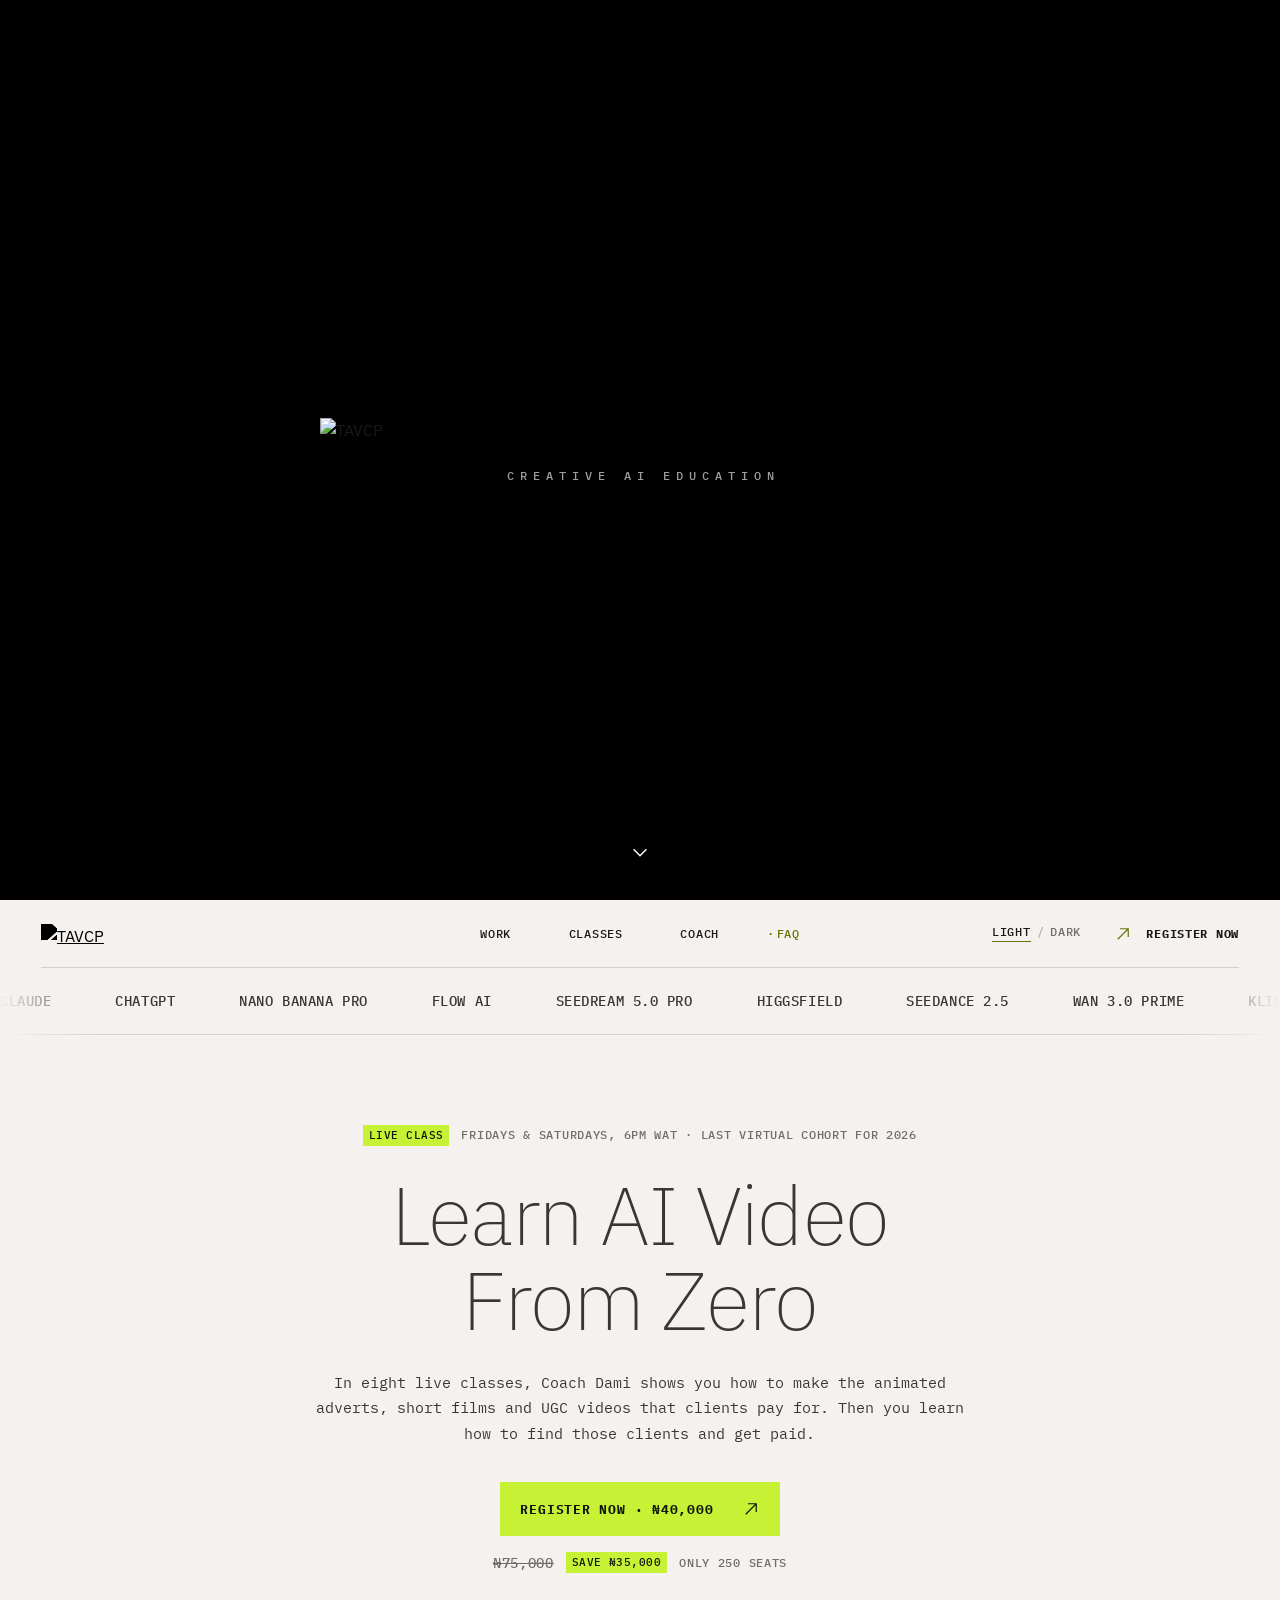
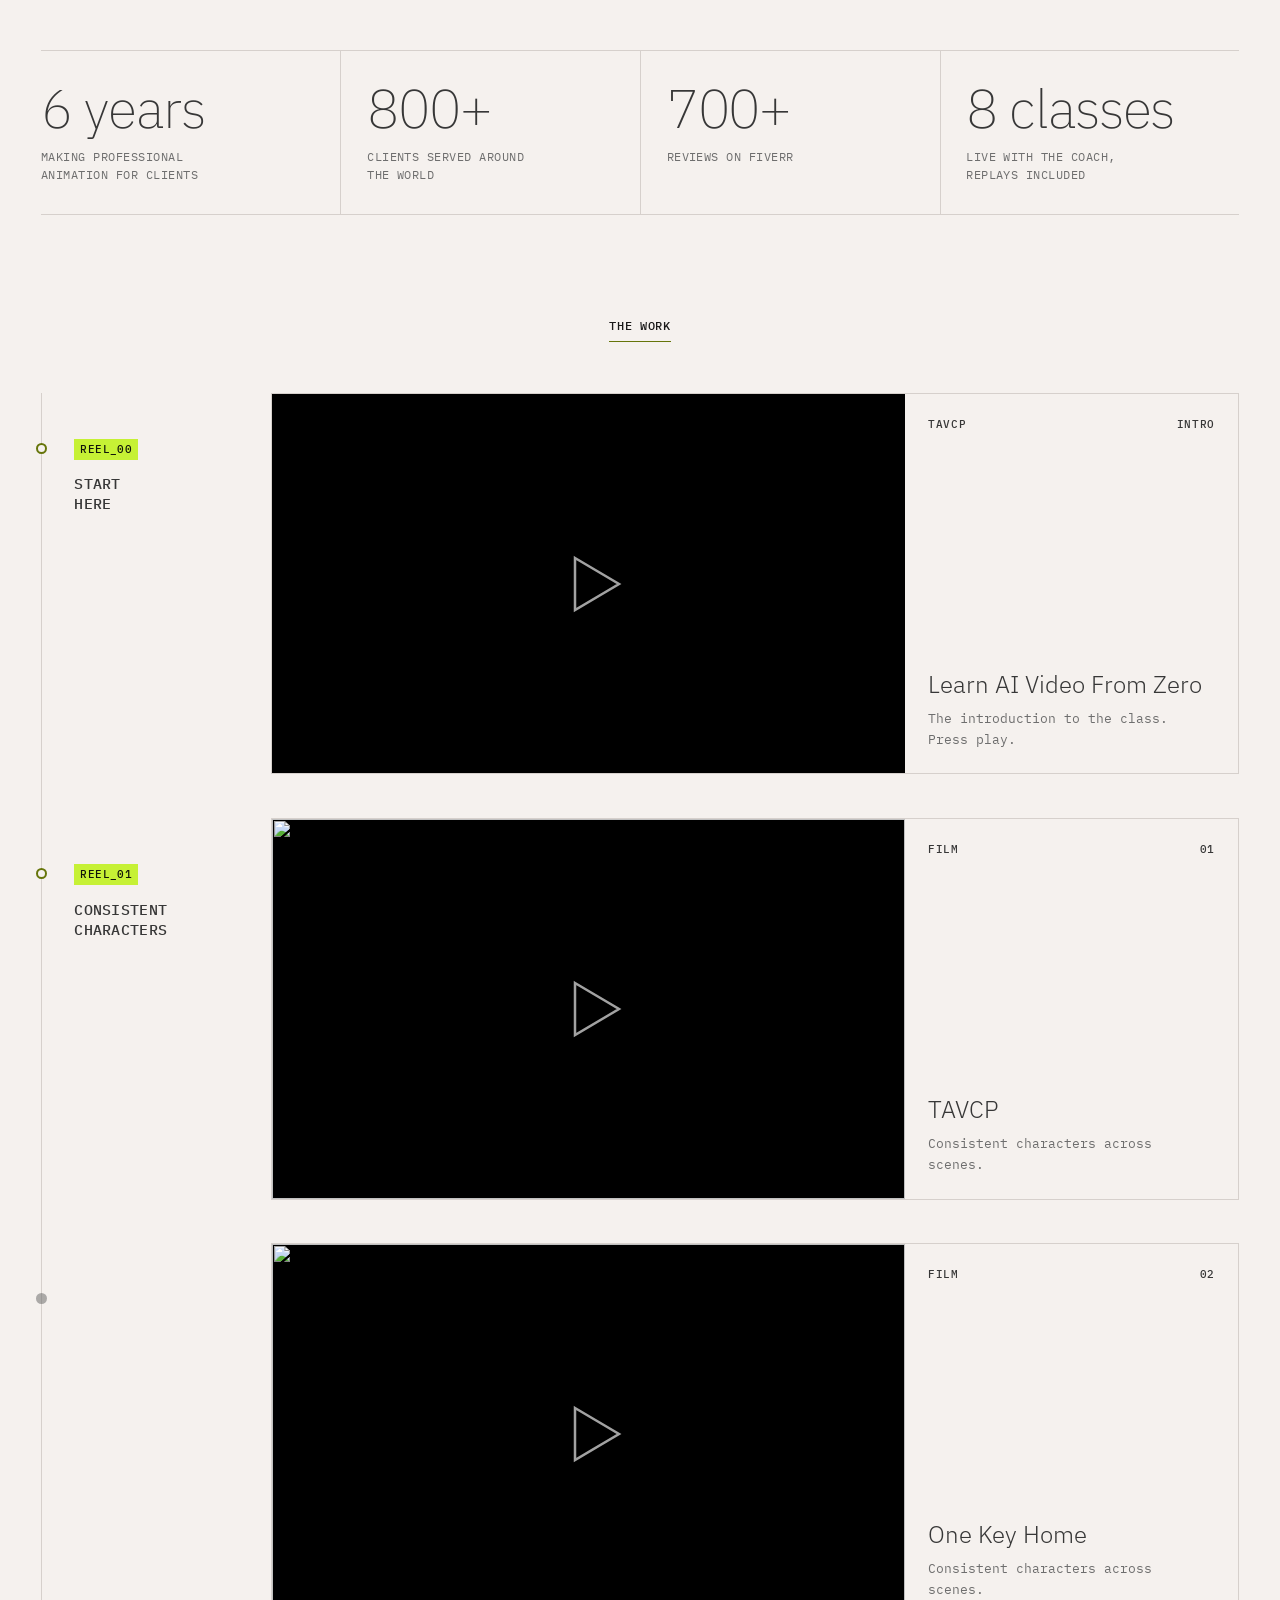
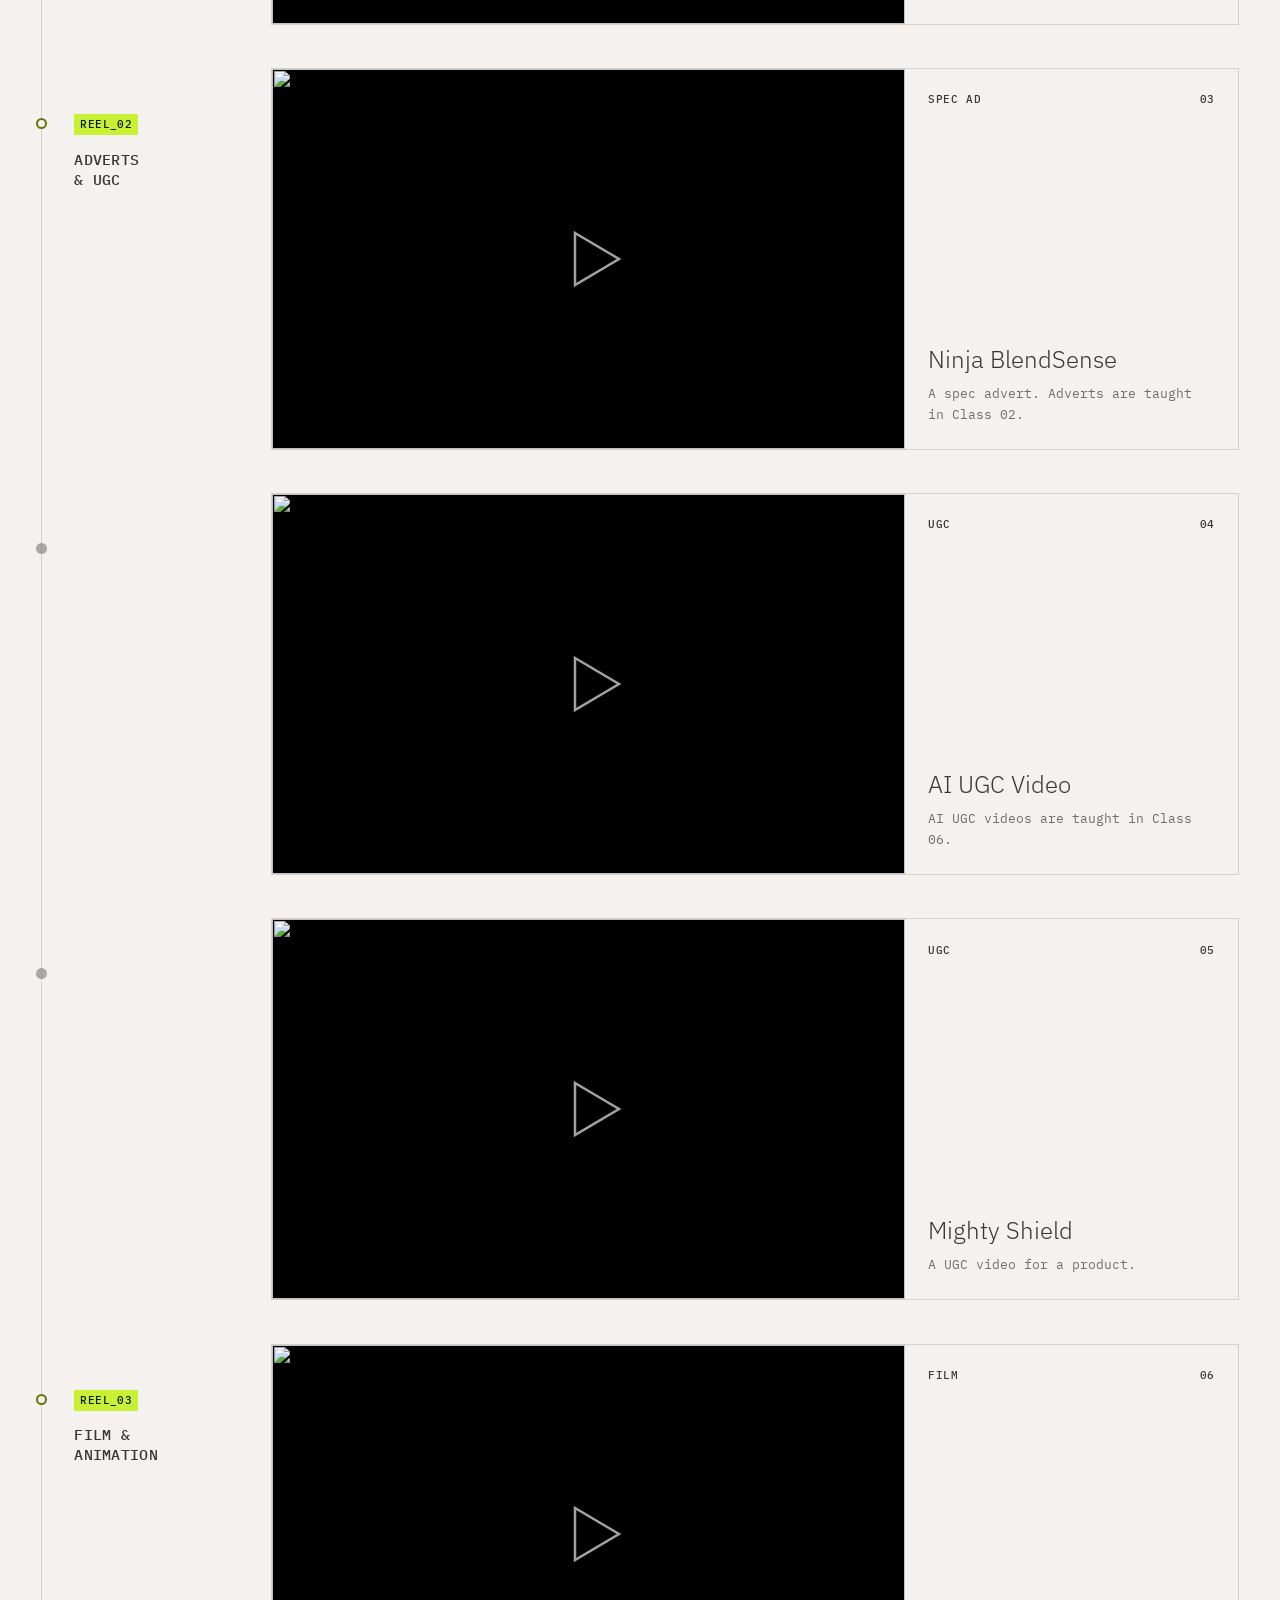
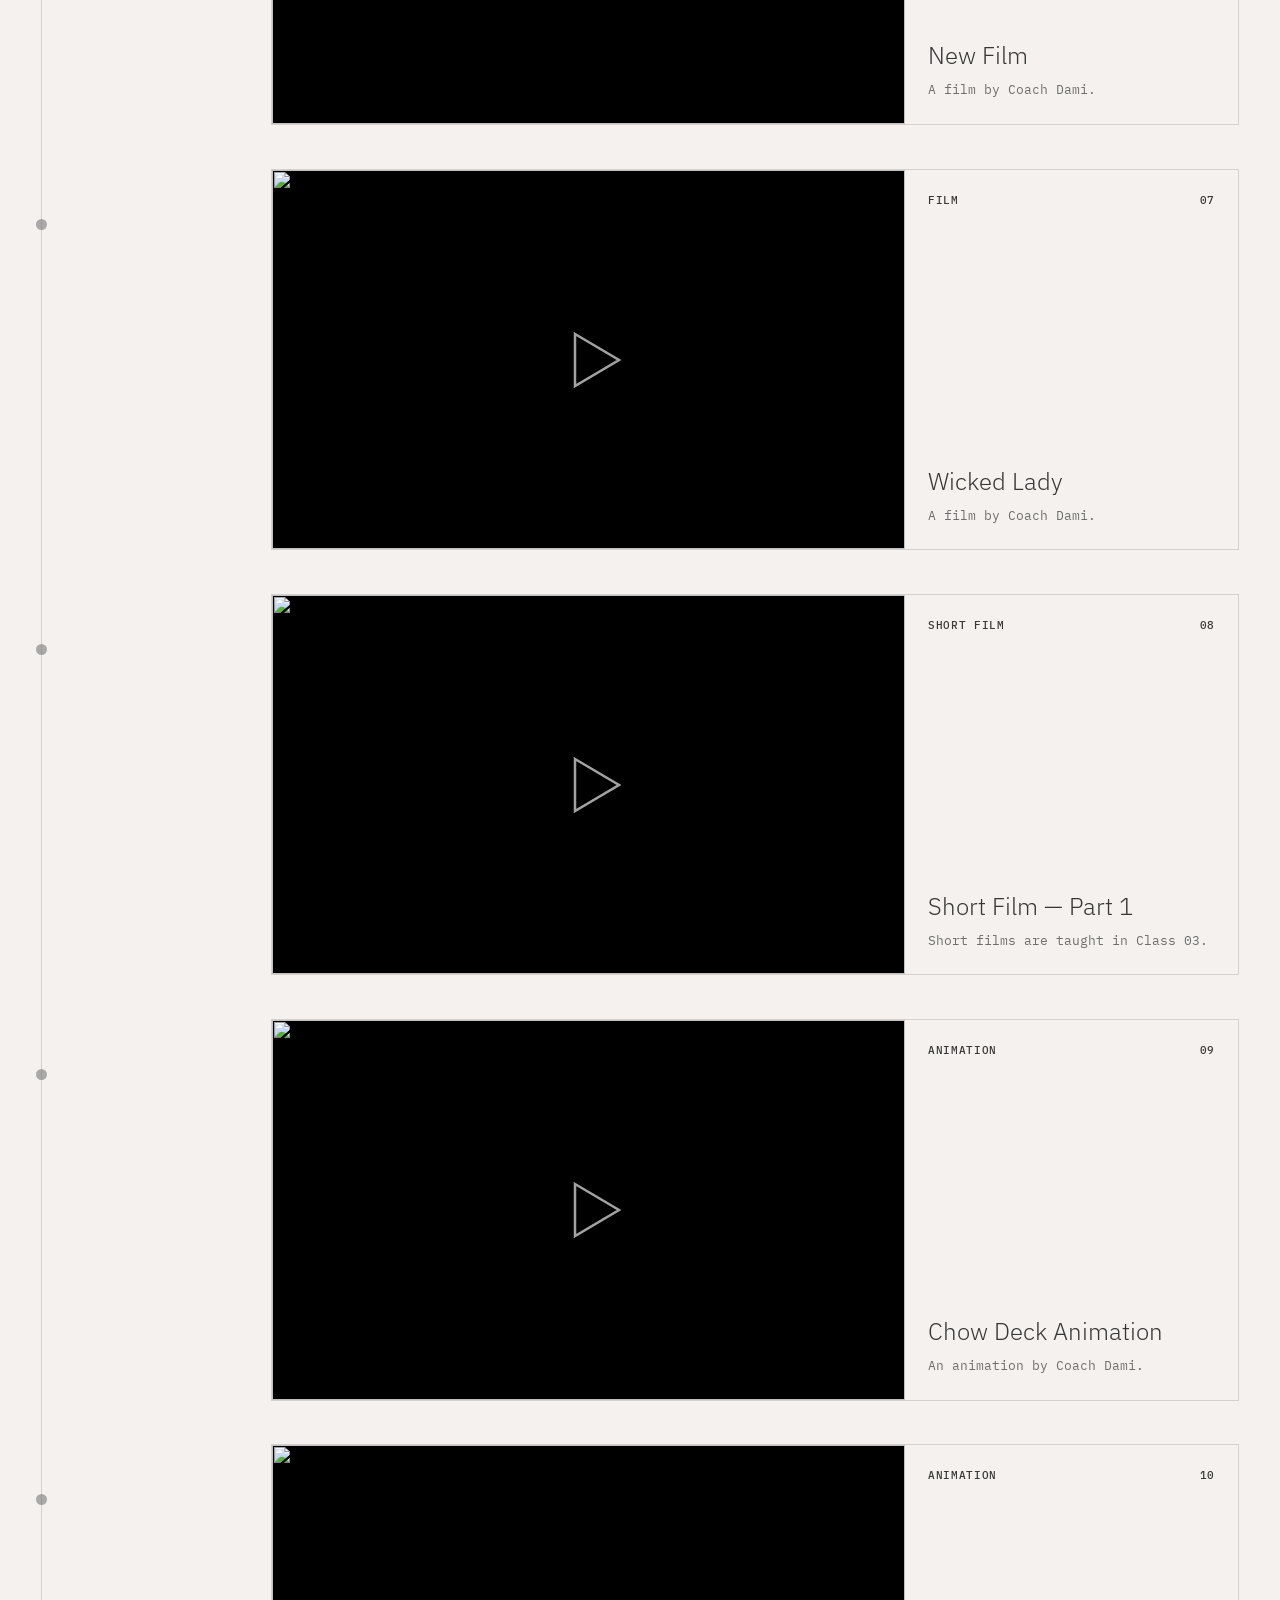
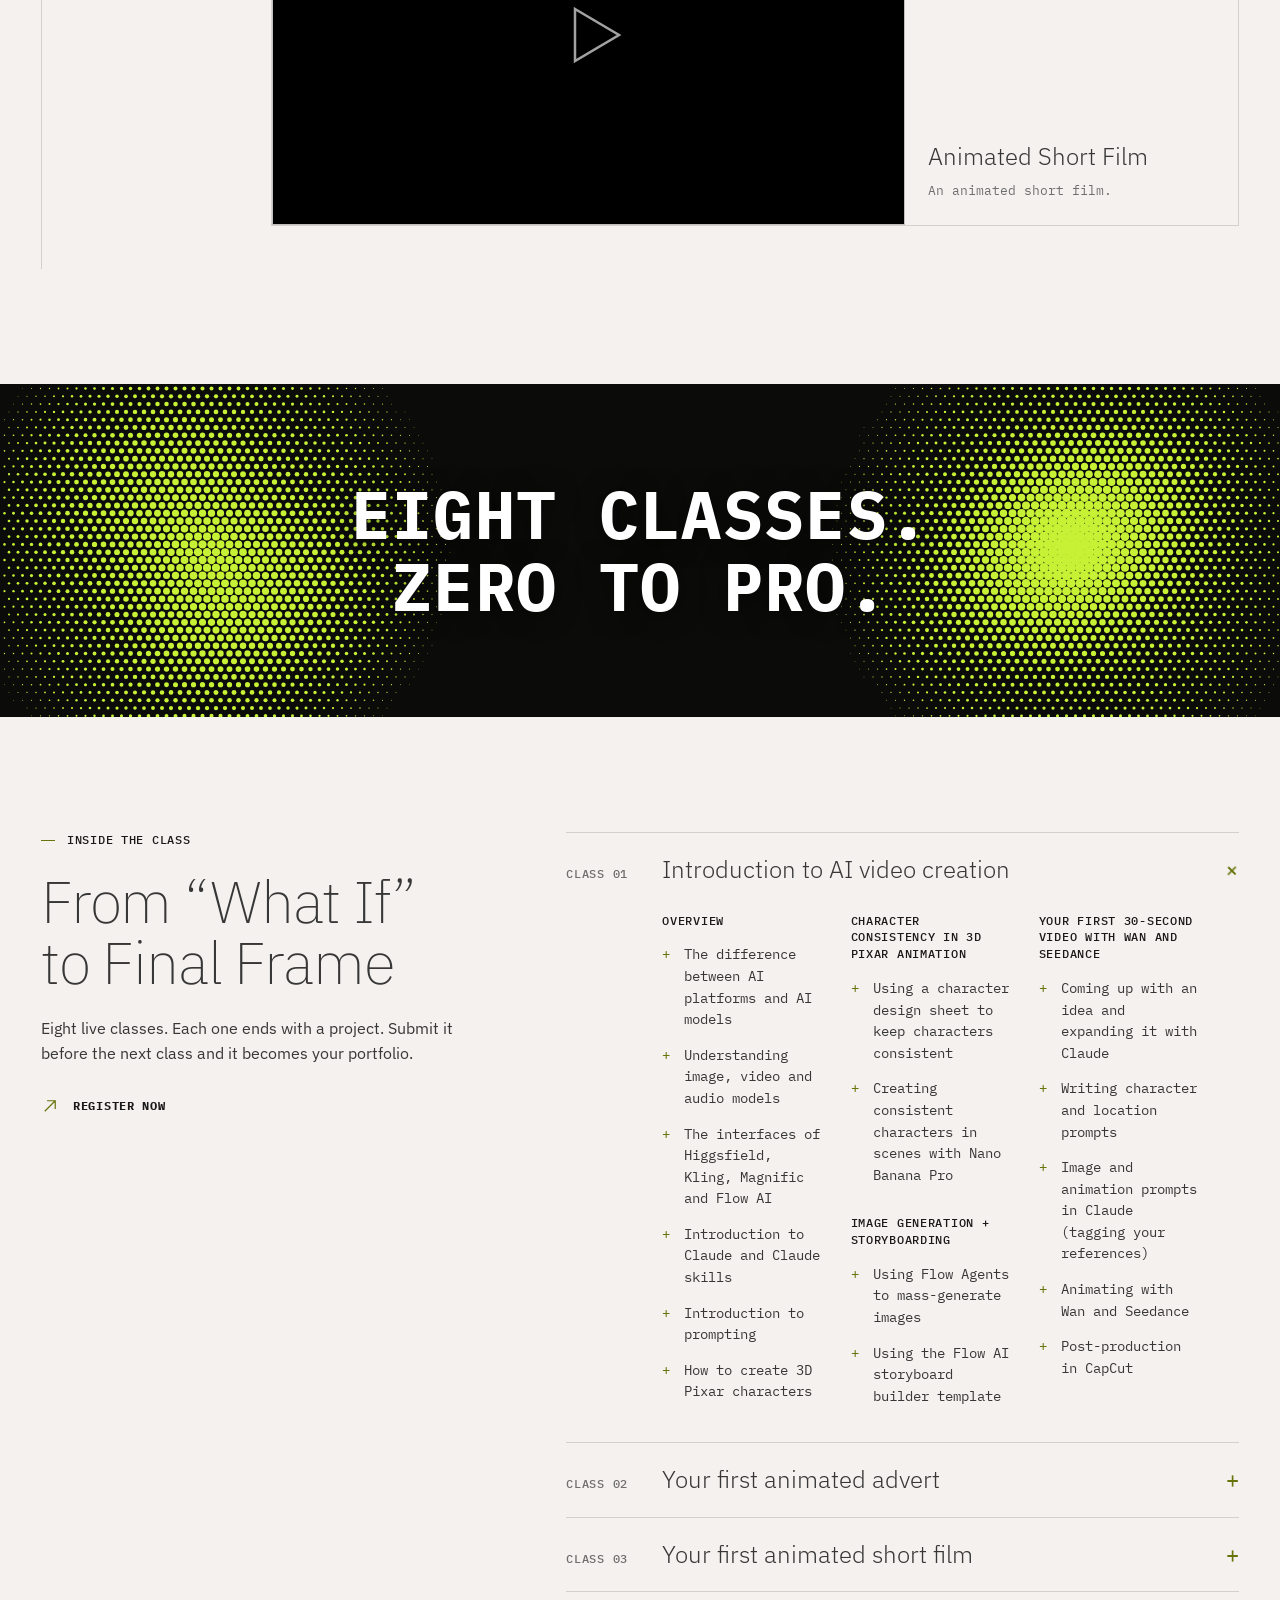
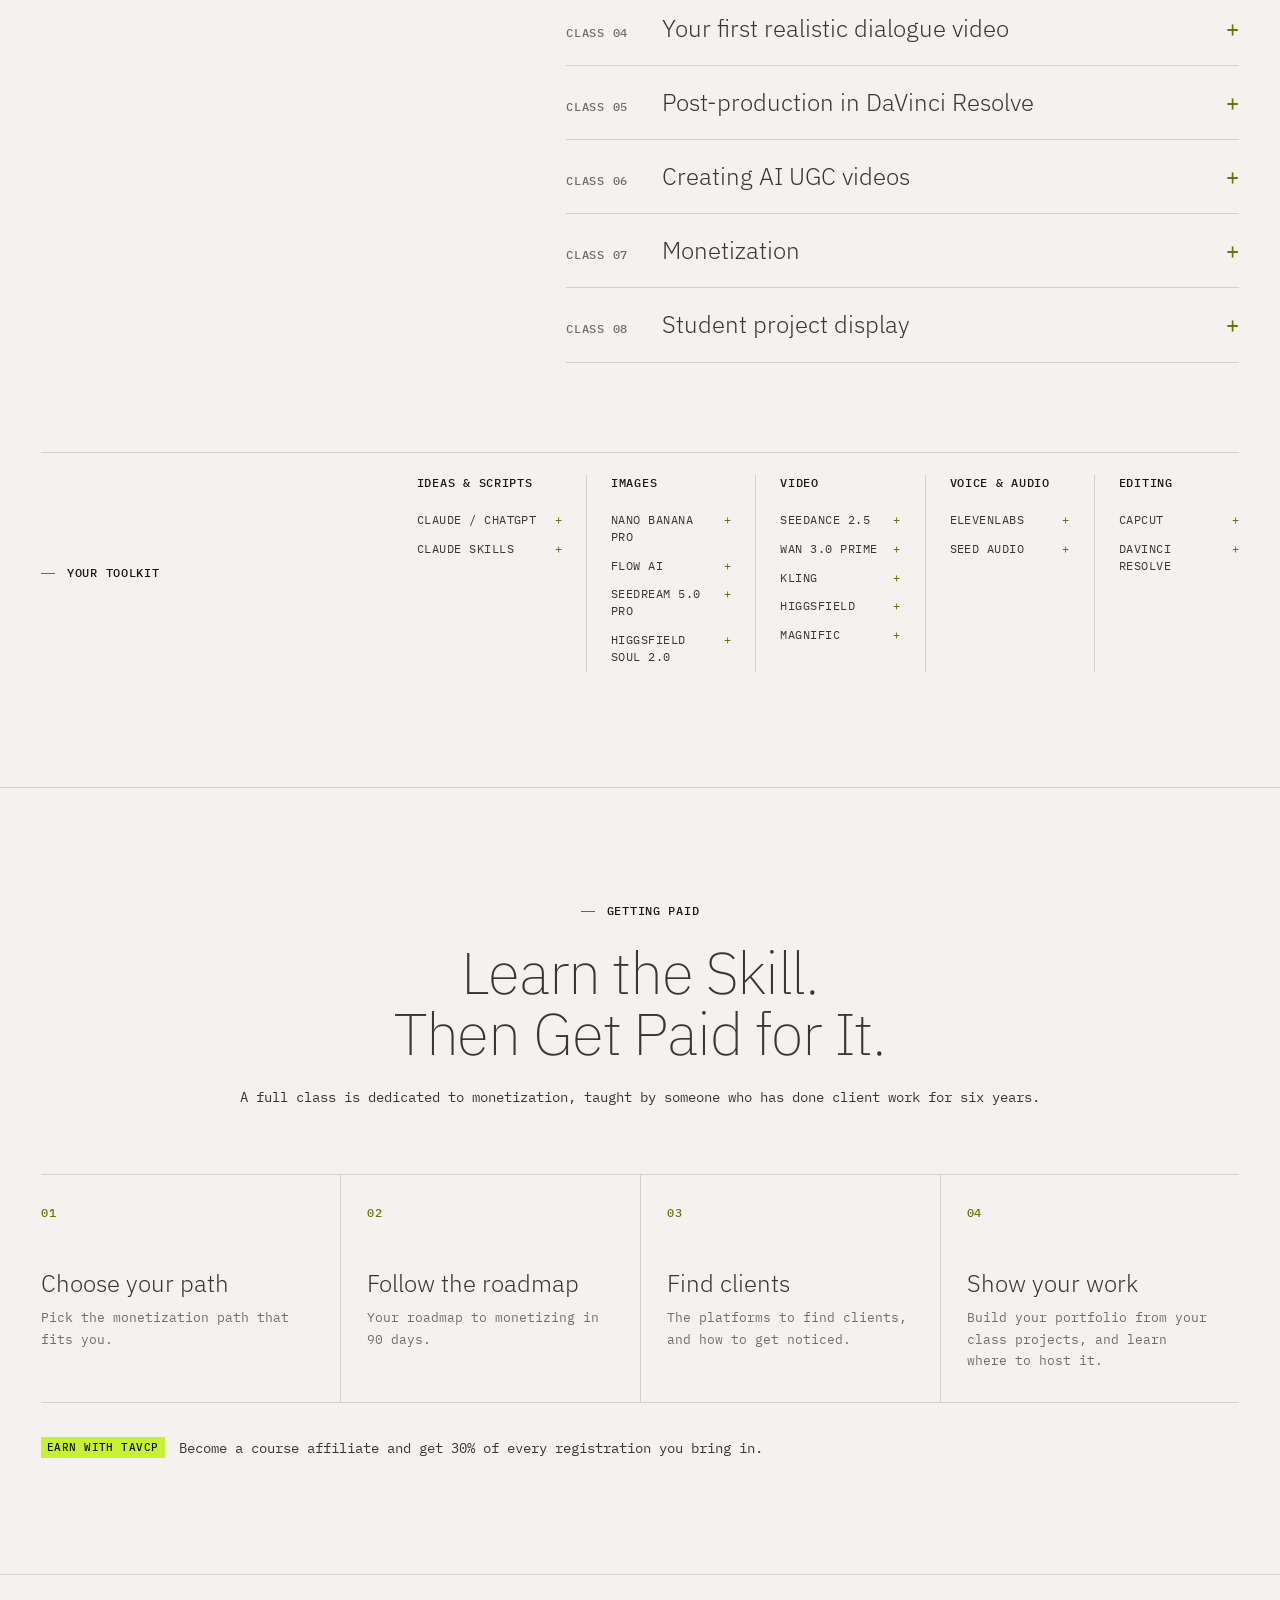
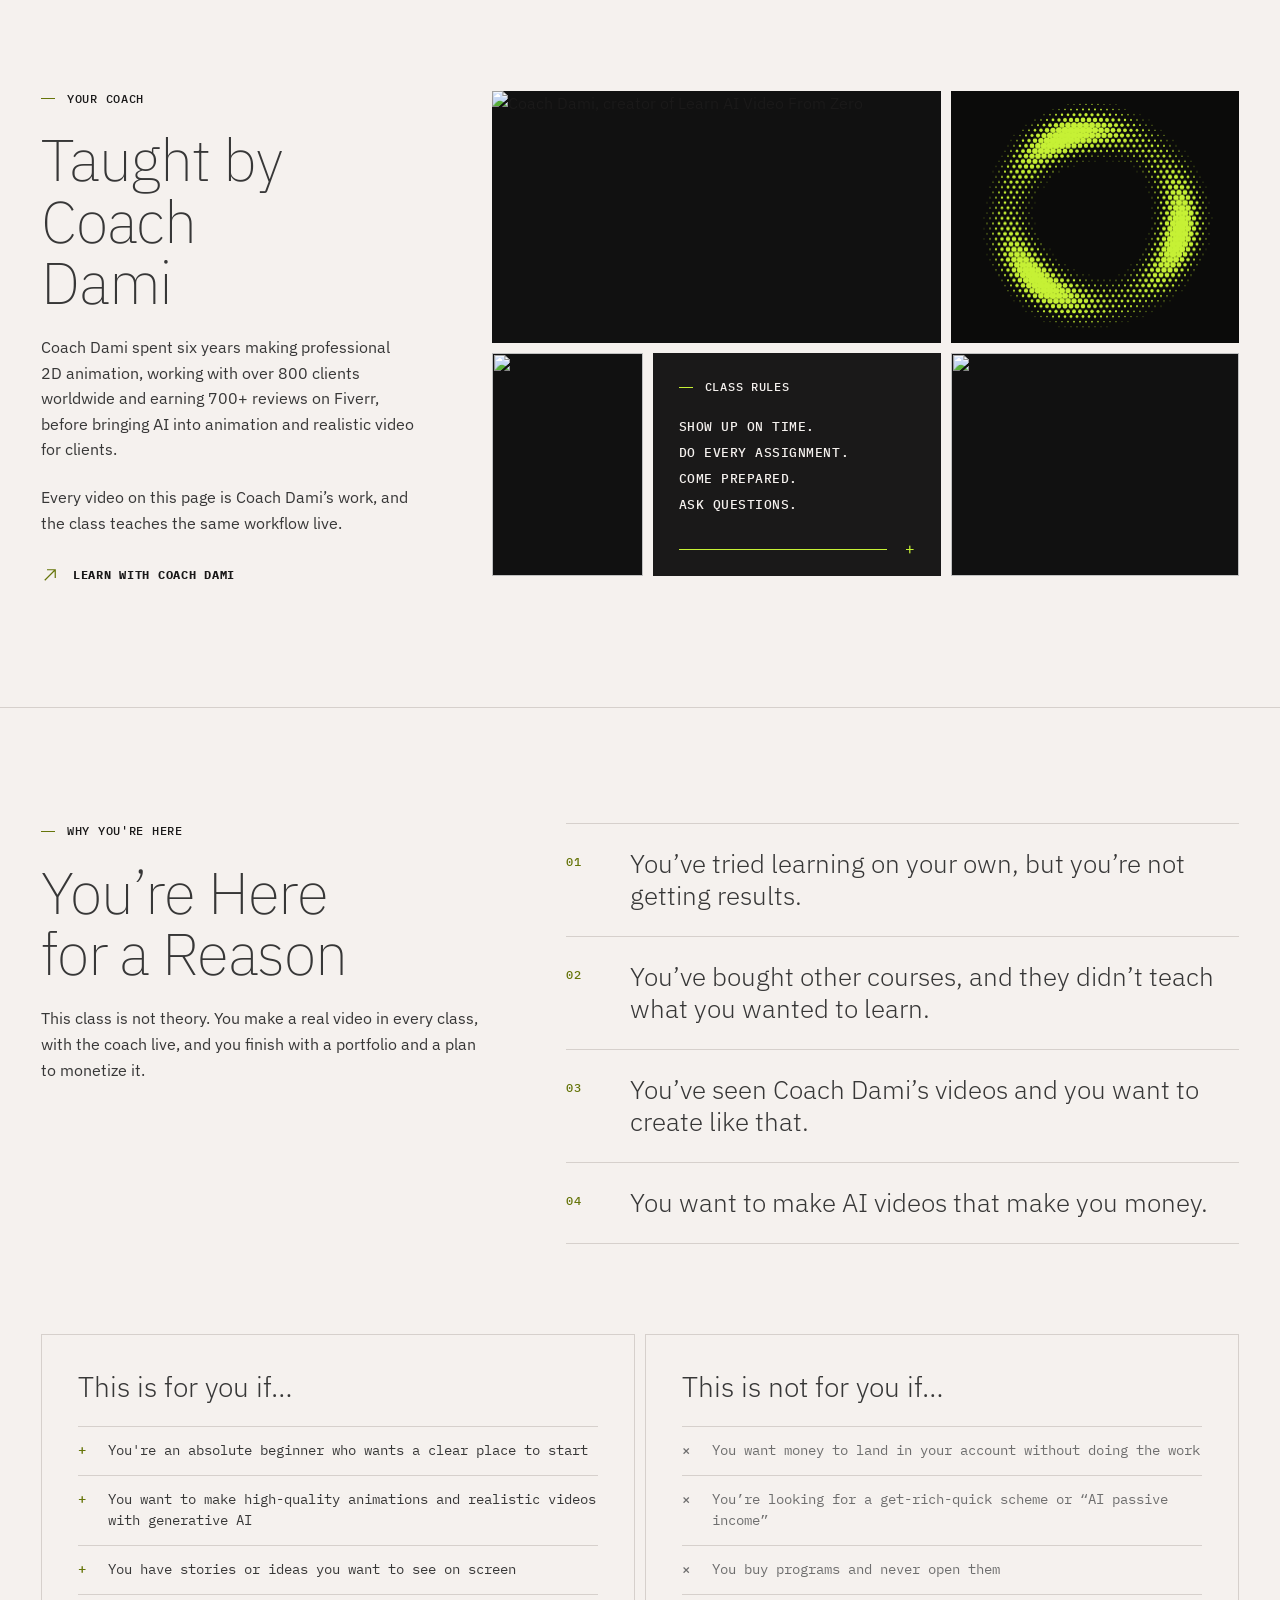
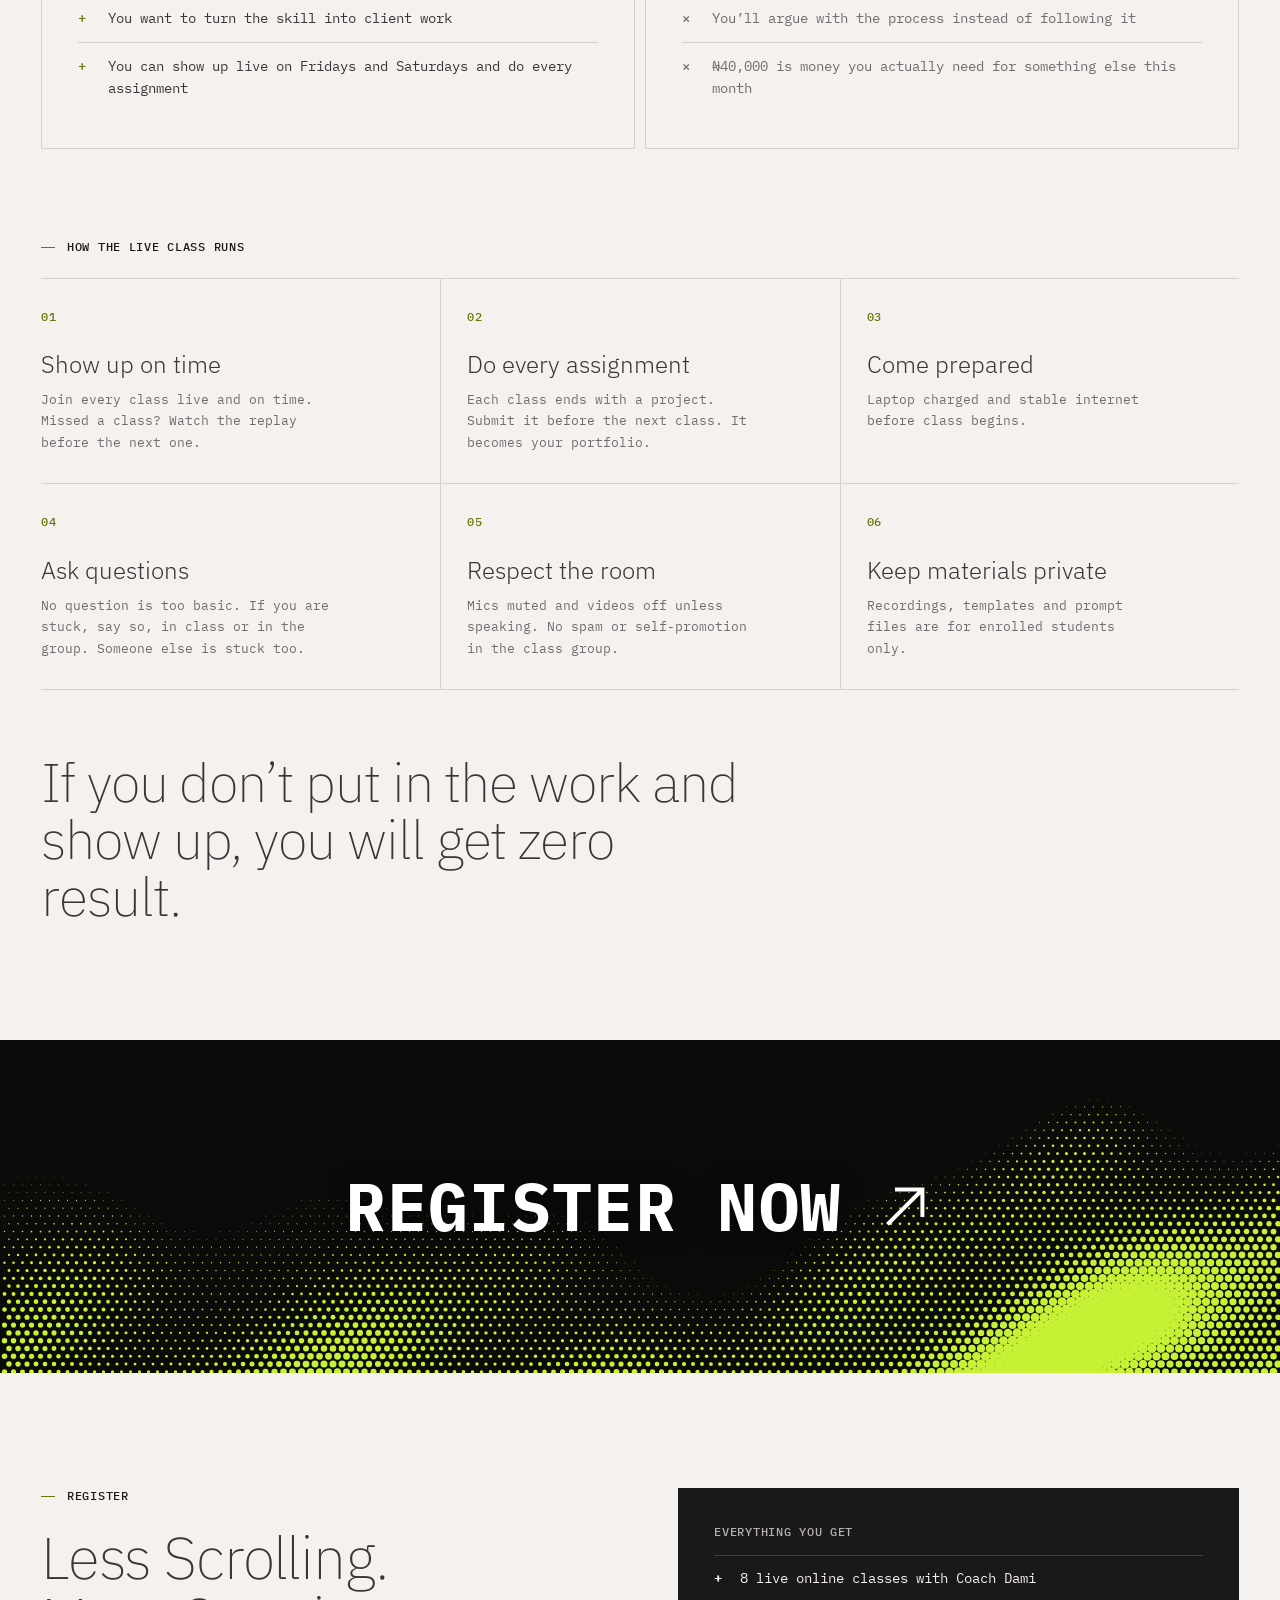
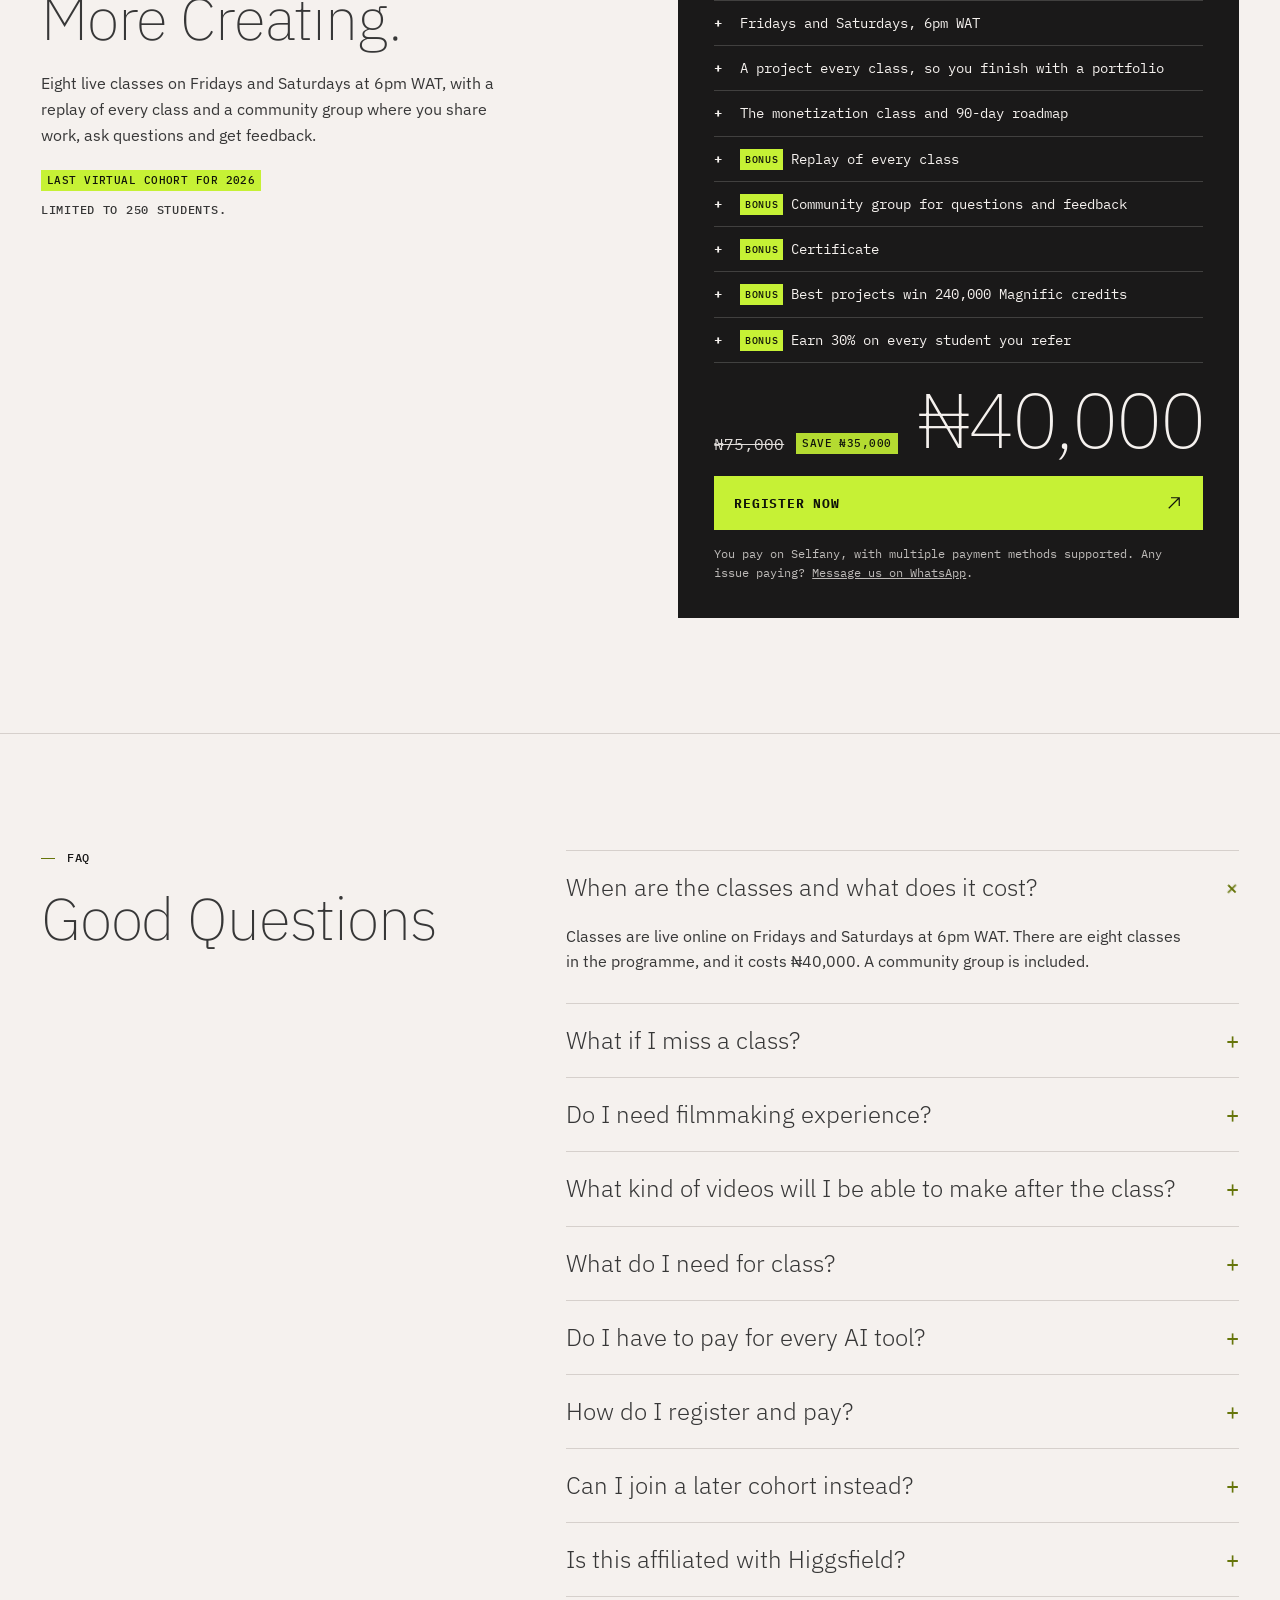
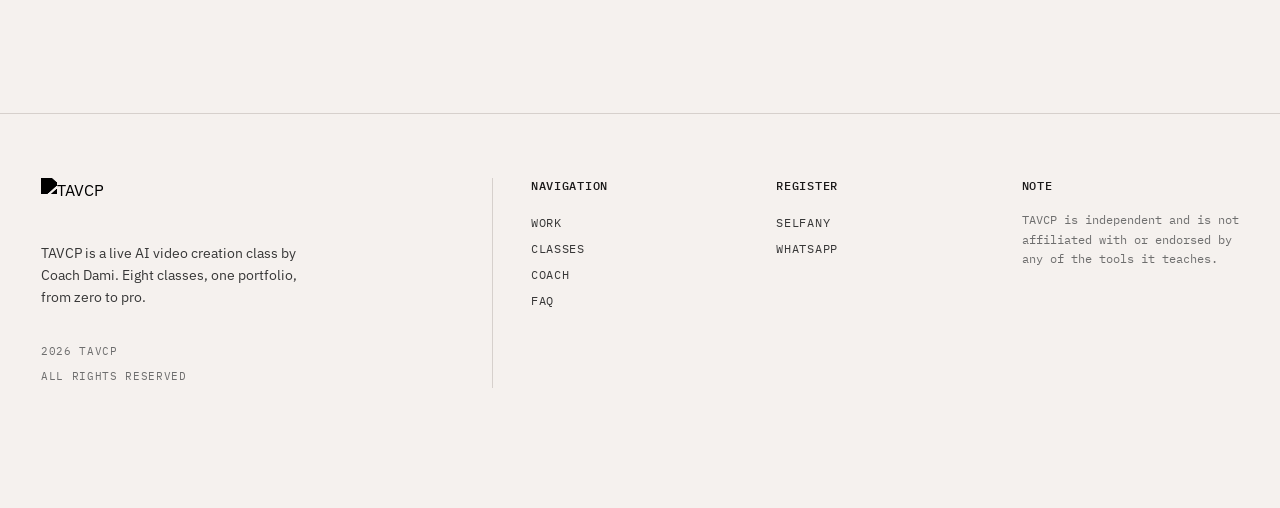
==== index.html @ f0e7cfd3 "Rebuild TAVCP landing page Static rebuild of tavcpai.com for the live class: black logo intro, work " ====
<!doctype html>
<html lang="en">
<head>
<meta charset="utf-8">
<meta name="viewport" content="width=device-width, initial-scale=1">
<title>TAVCP — Learn AI Video From Zero | Live AI video class by Coach Dami</title>
<meta name="description" content="A live AI video creation class by Coach Dami. Eight classes, Fridays and Saturdays at 6pm WAT, from first prompt to finished film. ₦40,000, replays and community included.">
<link rel="canonical" href="https://www.tavcpai.com/">
<meta name="theme-color" content="#000000">

<meta property="og:type" content="website">
<meta property="og:url" content="https://www.tavcpai.com/">
<meta property="og:title" content="TAVCP — Learn AI Video From Zero">
<meta property="og:description" content="A live AI video creation class by Coach Dami. Eight classes, Fridays and Saturdays at 6pm WAT.">
<meta property="og:image" content="https://www.tavcpai.com/assets/course-cover.webp">
<meta name="twitter:card" content="summary_large_image">

<script>
  // Theme: saved choice first, otherwise the visitor's system setting.
  (function () {
    var t = null;
    try { t = localStorage.getItem('tavcp-theme'); } catch (e) {}
    if (t !== 'light' && t !== 'dark') t = matchMedia('(prefers-color-scheme: dark)').matches ? 'dark' : 'light';
    document.documentElement.dataset.theme = t;
    document.documentElement.classList.add('js');
  })();
</script>

<link rel="icon" href="https://www.tavcpai.com/assets/tavcp-logo.png">
<link rel="preconnect" href="https://fonts.googleapis.com">
<link rel="preconnect" href="https://fonts.gstatic.com" crossorigin>
<link href="https://fonts.googleapis.com/css2?family=IBM+Plex+Mono:wght@400;500;700&family=IBM+Plex+Sans:wght@200;300;400;500&display=swap" rel="stylesheet">
<link rel="stylesheet" href="styles.css">

<script type="application/ld+json">
{
  "@context": "https://schema.org",
  "@type": "Course",
  "name": "Learn AI Video From Zero",
  "description": "A live, eight-class AI video creation programme covering prompting, character consistency, animated adverts, short films, realistic dialogue video, editing, AI UGC and monetization.",
  "provider": { "@type": "Organization", "name": "TAVCP", "url": "https://www.tavcpai.com/" },
  "instructor": { "@type": "Person", "name": "Coach Dami" },
  "educationalLevel": "Beginner",
  "offers": { "@type": "Offer", "price": "40000", "priceCurrency": "NGN", "url": "https://selfany.com/TAVCP", "category": "Paid" },
  "hasCourseInstance": { "@type": "CourseInstance", "courseMode": "Online", "courseSchedule": { "@type": "Schedule", "repeatFrequency": "Weekly", "byDay": ["Friday", "Saturday"], "startTime": "18:00", "scheduleTimezone": "Africa/Lagos" } }
}
</script>
</head>
<body>
<a class="skip" href="#main">Skip to content</a>

<svg width="0" height="0" style="position:absolute" aria-hidden="true">
  <symbol id="arr" viewBox="0 0 24 24"><path d="M5 19 19 5M8 5h11v11" fill="none" stroke="currentColor" stroke-width="1.6"/></symbol>
</svg>

<!-- INTRO -->
<section class="intro" id="top" aria-label="TAVCP">
  <div class="intro__stage" id="introStage">
    <img class="intro__logo" src="https://www.tavcpai.com/assets/tavcp-logo.png" alt="TAVCP">
    <p class="intro__tag">Creative AI Education</p>
  </div>
  <a class="intro__down" href="#main" aria-label="Scroll to the page">
    <svg viewBox="0 0 24 24" aria-hidden="true"><path d="m5 9 7 7 7-7" fill="none" stroke="currentColor" stroke-width="1.6"/></svg>
  </a>
</section>

<div class="page">

<header class="nav">
  <div class="nav__in">
    <a class="nav__logo" href="#top" aria-label="TAVCP, back to top"><img src="https://www.tavcpai.com/assets/tavcp-logo.png" alt="TAVCP"></a>
    <nav class="nav__links" aria-label="Primary">
      <a href="#work">Work</a>
      <a href="#classes">Classes</a>
      <a href="#coach">Coach</a>
      <a href="#faq">FAQ</a>
    </nav>
    <div class="nav__right">
      <button class="theme" id="themeToggle" type="button" aria-label="Switch between light and dark theme">
        <span data-t="light">Light</span><i>/</i><span data-t="dark">Dark</span>
      </button>
      <a class="arrow-link" href="https://selfany.com/TAVCP" target="_blank" rel="noopener"><svg><use href="#arr"/></svg>Register now</a>
    </div>
  </div>
</header>

<main id="main">

<!-- TOOLS MARQUEE -->
<div class="marquee" aria-label="Tools used in the class">
  <ul id="marquee">
    <li>Claude</li><li>ChatGPT</li><li>Nano Banana Pro</li><li>Flow AI</li><li>Seedream 5.0 Pro</li><li>Higgsfield</li><li>Seedance 2.5</li>
    <li>Wan 3.0 Prime</li><li>Kling</li><li>Magnific</li><li>ElevenLabs</li><li>Seed Audio</li><li>CapCut</li><li>DaVinci Resolve</li>
  </ul>
</div>

<!-- HERO -->
<section class="hero">
  <div class="wrap">
    <p class="hero__kicker"><span class="tag">Live class</span> Fridays &amp; Saturdays, 6pm WAT · Last virtual cohort for 2026</p>
    <h1>Learn AI Video<br>From Zero</h1>
    <p class="hero__sub">In eight live classes, Coach Dami shows you how to make the animated adverts, short films and UGC videos that clients pay for. Then you learn how to find those clients and get paid.</p>
    <div class="hero__cta">
      <a class="btn" href="https://selfany.com/TAVCP" target="_blank" rel="noopener">Register now · ₦40,000 <svg><use href="#arr"/></svg></a>
      <p class="deal"><s>₦75,000</s><span class="tag">Save ₦35,000</span><span>Only 250 seats</span></p>
    </div>

    <dl class="stats">
      <div><dd>6 years</dd><dt>making professional animation for clients</dt></div>
      <div><dd>800+</dd><dt>clients served around the world</dt></div>
      <div><dd>700+</dd><dt>reviews on Fiverr</dt></div>
      <div><dd>8 classes</dd><dt>live with the coach, replays included</dt></div>
    </dl>
  </div>
</section>

<!-- WORK -->
<section class="work" id="work">
  <div class="wrap">
    <p class="underline-label">The work</p>

    <div class="tl">
      <div class="tl__row tl__row--start">
        <div class="tl__rail"><span class="tag">Reel_00</span><h3>Start <br>here</h3></div>
        <button class="card clip" type="button" data-src="https://www.tavcpai.com/assets/tavcp-intro.mp4" data-title="The introduction">
          <span class="card__media"><video preload="metadata" muted playsinline src="https://www.tavcpai.com/assets/tavcp-intro.mp4#t=0.1"></video><i class="card__play"></i></span>
          <span class="card__info"><span class="card__top"><span>TAVCP</span><span>Intro</span></span><span class="card__bot"><b>Learn AI Video From Zero</b><span>The introduction to the class. Press play.</span></span></span>
        </button>
      </div>

      <div class="tl__row tl__row--start">
        <div class="tl__rail"><span class="tag">Reel_01</span><h3>Consistent <br>characters</h3></div>
        <button class="card clip" type="button" data-id="10EKqBnAFvzkK-i3xMH9nLsPPn3ifmHW4" data-title="TAVCP">
          <span class="card__media"><img loading="lazy" referrerpolicy="no-referrer" alt="" src="https://drive.google.com/thumbnail?id=10EKqBnAFvzkK-i3xMH9nLsPPn3ifmHW4&sz=w1280"><i class="card__play"></i></span>
          <span class="card__info"><span class="card__top"><span>Film</span><span>01</span></span><span class="card__bot"><b>TAVCP</b><span>Consistent characters across scenes.</span></span></span>
        </button>
      </div>
      <div class="tl__row">
        <div class="tl__rail"></div>
        <button class="card clip" type="button" data-id="1G8qFddufkW_jXCSBYwsiOupTCX9GU-QU" data-title="One Key Home">
          <span class="card__media"><img loading="lazy" referrerpolicy="no-referrer" alt="" src="https://drive.google.com/thumbnail?id=1G8qFddufkW_jXCSBYwsiOupTCX9GU-QU&sz=w1280"><i class="card__play"></i></span>
          <span class="card__info"><span class="card__top"><span>Film</span><span>02</span></span><span class="card__bot"><b>One Key Home</b><span>Consistent characters across scenes.</span></span></span>
        </button>
      </div>

      <div class="tl__row tl__row--start">
        <div class="tl__rail"><span class="tag">Reel_02</span><h3>Adverts <br>&amp; UGC</h3></div>
        <button class="card clip" type="button" data-id="1OebAWE9yLwuLI8FNY_5p7d8-jV9H6rLb" data-title="Ninja BlendSense — Spec Ad">
          <span class="card__media"><img loading="lazy" referrerpolicy="no-referrer" alt="" src="https://drive.google.com/thumbnail?id=1OebAWE9yLwuLI8FNY_5p7d8-jV9H6rLb&sz=w1280"><i class="card__play"></i></span>
          <span class="card__info"><span class="card__top"><span>Spec ad</span><span>03</span></span><span class="card__bot"><b>Ninja BlendSense</b><span>A spec advert. Adverts are taught in Class 02.</span></span></span>
        </button>
      </div>
      <div class="tl__row">
        <div class="tl__rail"></div>
        <button class="card clip" type="button" data-id="12Tg6SRJaJWL9SwaDLwF8fupOjcyDuGxk" data-title="AI UGC Video">
          <span class="card__media"><img loading="lazy" referrerpolicy="no-referrer" alt="" src="https://drive.google.com/thumbnail?id=12Tg6SRJaJWL9SwaDLwF8fupOjcyDuGxk&sz=w1280"><i class="card__play"></i></span>
          <span class="card__info"><span class="card__top"><span>UGC</span><span>04</span></span><span class="card__bot"><b>AI UGC Video</b><span>AI UGC videos are taught in Class 06.</span></span></span>
        </button>
      </div>
      <div class="tl__row">
        <div class="tl__rail"></div>
        <button class="card clip" type="button" data-id="1-vw9-rUW6mNkVA1qWahn2Kx2zjplf6NX" data-title="Mighty Shield — UGC Video">
          <span class="card__media"><img loading="lazy" referrerpolicy="no-referrer" alt="" src="https://drive.google.com/thumbnail?id=1-vw9-rUW6mNkVA1qWahn2Kx2zjplf6NX&sz=w1280"><i class="card__play"></i></span>
          <span class="card__info"><span class="card__top"><span>UGC</span><span>05</span></span><span class="card__bot"><b>Mighty Shield</b><span>A UGC video for a product.</span></span></span>
        </button>
      </div>

      <div class="tl__row tl__row--start">
        <div class="tl__rail"><span class="tag">Reel_03</span><h3>Film &amp; <br>animation</h3></div>
        <button class="card clip" type="button" data-id="1dKsMi3_01JbMzKuUBINdvY3otP1L1m3A" data-title="New Film">
          <span class="card__media"><img loading="lazy" referrerpolicy="no-referrer" alt="" src="https://drive.google.com/thumbnail?id=1dKsMi3_01JbMzKuUBINdvY3otP1L1m3A&sz=w1280"><i class="card__play"></i></span>
          <span class="card__info"><span class="card__top"><span>Film</span><span>06</span></span><span class="card__bot"><b>New Film</b><span>A film by Coach Dami.</span></span></span>
        </button>
      </div>
      <div class="tl__row">
        <div class="tl__rail"></div>
        <button class="card clip" type="button" data-id="1ndZcaphN4VTElphuxPjJ7ojSEOAVSORP" data-title="Wicked Lady">
          <span class="card__media"><img loading="lazy" referrerpolicy="no-referrer" alt="" src="https://drive.google.com/thumbnail?id=1ndZcaphN4VTElphuxPjJ7ojSEOAVSORP&sz=w1280"><i class="card__play"></i></span>
          <span class="card__info"><span class="card__top"><span>Film</span><span>07</span></span><span class="card__bot"><b>Wicked Lady</b><span>A film by Coach Dami.</span></span></span>
        </button>
      </div>
      <div class="tl__row">
        <div class="tl__rail"></div>
        <button class="card clip" type="button" data-id="1iTQLKT-MFh7GnXDFO2puClZ77rzO9yG1" data-title="Short Film — Part 1">
          <span class="card__media"><img loading="lazy" referrerpolicy="no-referrer" alt="" src="https://drive.google.com/thumbnail?id=1iTQLKT-MFh7GnXDFO2puClZ77rzO9yG1&sz=w1280"><i class="card__play"></i></span>
          <span class="card__info"><span class="card__top"><span>Short film</span><span>08</span></span><span class="card__bot"><b>Short Film — Part 1</b><span>Short films are taught in Class 03.</span></span></span>
        </button>
      </div>
      <div class="tl__row">
        <div class="tl__rail"></div>
        <button class="card clip" type="button" data-id="1CHlZYX05rdeZ5mfoHfCD0KW9J9Sy9xTr" data-title="Chow Deck Animation">
          <span class="card__media"><img loading="lazy" referrerpolicy="no-referrer" alt="" src="https://drive.google.com/thumbnail?id=1CHlZYX05rdeZ5mfoHfCD0KW9J9Sy9xTr&sz=w1280"><i class="card__play"></i></span>
          <span class="card__info"><span class="card__top"><span>Animation</span><span>09</span></span><span class="card__bot"><b>Chow Deck Animation</b><span>An animation by Coach Dami.</span></span></span>
        </button>
      </div>
      <div class="tl__row">
        <div class="tl__rail"></div>
        <button class="card clip" type="button" data-id="1t5x0C8wzENgZN_ALSUipv1wXsiUTR4Uk" data-title="Animated Short Film">
          <span class="card__media"><img loading="lazy" referrerpolicy="no-referrer" alt="" src="https://drive.google.com/thumbnail?id=1t5x0C8wzENgZN_ALSUipv1wXsiUTR4Uk&sz=w1280"><i class="card__play"></i></span>
          <span class="card__info"><span class="card__top"><span>Animation</span><span>10</span></span><span class="card__bot"><b>Animated Short Film</b><span>An animated short film.</span></span></span>
        </button>
      </div>
    </div>
  </div>
</section>

<!-- BANNER -->
<div class="banner">
  <canvas data-halftone="glow"></canvas>
  <p>Eight classes.<br>Zero to pro.</p>
</div>

<!-- CLASSES -->
<section class="section" id="classes">
  <div class="wrap split">
    <header class="side">
      <p class="label">Inside the class</p>
      <h2>From “What If” to Final Frame</h2>
      <p>Eight live classes. Each one ends with a project. Submit it before the next class and it becomes your portfolio.</p>
      <a class="arrow-link" href="https://selfany.com/TAVCP" target="_blank" rel="noopener"><svg><use href="#arr"/></svg>Register now</a>
    </header>

    <div class="rows">
      <details name="class" open>
        <summary><span>Class 01</span>Introduction to AI video creation</summary>
        <div class="rows__body rows__body--groups">
          <div><h4>Overview</h4><ul>
            <li>The difference between AI platforms and AI models</li>
            <li>Understanding image, video and audio models</li>
            <li>The interfaces of Higgsfield, Kling, Magnific and Flow AI</li>
            <li>Introduction to Claude and Claude skills</li>
            <li>Introduction to prompting</li>
            <li>How to create 3D Pixar characters</li>
          </ul></div>
          <div><h4>Character consistency in 3D Pixar animation</h4><ul>
            <li>Using a character design sheet to keep characters consistent</li>
            <li>Creating consistent characters in scenes with Nano Banana Pro</li>
          </ul>
          <h4>Image generation + storyboarding</h4><ul>
            <li>Using Flow Agents to mass-generate images</li>
            <li>Using the Flow AI storyboard builder template</li>
          </ul></div>
          <div><h4>Your first 30-second video with Wan and Seedance</h4><ul>
            <li>Coming up with an idea and expanding it with Claude</li>
            <li>Writing character and location prompts</li>
            <li>Image and animation prompts in Claude (tagging your references)</li>
            <li>Animating with Wan and Seedance</li>
            <li>Post-production in CapCut</li>
          </ul></div>
        </div>
      </details>
      <details name="class">
        <summary><span>Class 02</span>Your first animated advert</summary>
        <div class="rows__body"><ul>
          <li>Understanding the limitations of AI for video creation</li>
          <li>Understanding Claude skills and how to use them</li>
          <li>Prompting with your voice</li>
          <li>Gathering data to build your advert script</li>
          <li>Building your assets: characters, locations, props</li>
          <li>Animating with Seedance 2.5</li>
          <li>Post-production</li>
        </ul></div>
      </details>
      <details name="class">
        <summary><span>Class 03</span>Your first animated short film</summary>
        <div class="rows__body"><ul>
          <li>Writing your script with the help of Claude</li>
          <li>Building your characters, locations and voices</li>
          <li>Creating prompts for each shot</li>
          <li>Animating in Magnific with consistent characters and scenes</li>
          <li>Post-production in CapCut / DaVinci Resolve</li>
          <li>How to get noticed and get clients</li>
        </ul></div>
      </details>
      <details name="class">
        <summary><span>Class 04</span>Your first realistic dialogue video</summary>
        <div class="rows__body"><ul>
          <li>Developing your idea and writing your script</li>
          <li>Building characters, locations and character voices with Seed Audio and ElevenLabs</li>
          <li>Creating prompts for each shot</li>
          <li>Producing your film in Higgsfield / Magnific with consistent characters and scenes</li>
          <li>Post-production in CapCut / DaVinci Resolve</li>
        </ul></div>
      </details>
      <details name="class">
        <summary><span>Class 05</span>Post-production in DaVinci Resolve</summary>
        <div class="rows__body"><ul>
          <li>How to write a good story with your imagination and Claude</li>
          <li>Installing DaVinci Resolve for Windows</li>
          <li>Editing your AI content in DaVinci Resolve</li>
          <li>Basic sound design in DaVinci Resolve</li>
          <li>Where to find copyright-free sound effects and background music</li>
          <li>Creating your portfolio</li>
        </ul></div>
      </details>
      <details name="class">
        <summary><span>Class 06</span>Creating AI UGC videos</summary>
        <div class="rows__body"><ul>
          <li>Gathering data for your UGC videos</li>
          <li>Creating your script</li>
          <li>Creating your characters, locations and props</li>
          <li>Creating your AI avatar with Soul 2.0 in Higgsfield</li>
          <li>Creating video clips with consistent voices</li>
          <li>Post-production</li>
        </ul></div>
      </details>
      <details name="class">
        <summary><span>Class 07</span>Monetization</summary>
        <div class="rows__body"><ul>
          <li>Choosing your monetization path</li>
          <li>Your roadmap to monetizing in 90 days</li>
          <li>Platforms to find clients</li>
          <li>Building your portfolio, and where to host it</li>
          <li>Q&amp;A</li>
        </ul></div>
      </details>
      <details name="class">
        <summary><span>Class 08</span>Student project display</summary>
        <div class="rows__body">
          <p>Every student screens the work they built across the programme: the first pieces of a real portfolio.</p>
          <p><span class="tag">Prize</span> Best projects win 240,000 Magnific credits.</p>
        </div>
      </details>
    </div>
  </div>

  <!-- TOOLKIT -->
  <div class="wrap">
    <div class="caps">
      <p class="label">Your toolkit</p>
      <div class="caps__grid">
        <div><h4>Ideas &amp; scripts</h4><ul><li>Claude / ChatGPT</li><li>Claude skills</li></ul></div>
        <div><h4>Images</h4><ul><li>Nano Banana Pro</li><li>Flow AI</li><li>Seedream 5.0 Pro</li><li>Higgsfield Soul 2.0</li></ul></div>
        <div><h4>Video</h4><ul><li>Seedance 2.5</li><li>Wan 3.0 Prime</li><li>Kling</li><li>Higgsfield</li><li>Magnific</li></ul></div>
        <div><h4>Voice &amp; audio</h4><ul><li>ElevenLabs</li><li>Seed Audio</li></ul></div>
        <div><h4>Editing</h4><ul><li>CapCut</li><li>DaVinci Resolve</li></ul></div>
      </div>
    </div>
  </div>
</section>

<!-- GETTING PAID -->
<section class="section section--line" id="paid">
  <div class="wrap">
    <header class="center">
      <p class="label">Getting paid</p>
      <h2>Learn the Skill.<br>Then Get Paid for It.</h2>
      <p>A full class is dedicated to monetization, taught by someone who has done client work for six years.</p>
    </header>
    <ol class="grid4">
      <li><span>01</span><h3>Choose your path</h3><p>Pick the monetization path that fits you.</p></li>
      <li><span>02</span><h3>Follow the roadmap</h3><p>Your roadmap to monetizing in 90 days.</p></li>
      <li><span>03</span><h3>Find clients</h3><p>The platforms to find clients, and how to get noticed.</p></li>
      <li><span>04</span><h3>Show your work</h3><p>Build your portfolio from your class projects, and learn where to host it.</p></li>
    </ol>
    <p class="earn"><span class="tag">Earn with TAVCP</span> Become a course affiliate and get 30% of every registration you bring in.</p>
  </div>
</section>

<!-- COACH -->
<section class="section section--line" id="coach">
  <div class="wrap about">
    <div class="side">
      <p class="label">Your coach</p>
      <h2>Taught by<br>Coach<br>Dami</h2>
      <p>Coach Dami spent six years making professional 2D animation, working with over 800 clients worldwide and earning 700+ reviews on Fiverr, before bringing AI into animation and realistic video for clients.</p>
      <p>Every video on this page is Coach Dami’s work, and the class teaches the same workflow live.</p>
      <a class="arrow-link" href="https://selfany.com/TAVCP" target="_blank" rel="noopener"><svg><use href="#arr"/></svg>Learn with Coach Dami</a>
    </div>
    <div class="mosaic">
      <div class="mosaic__a"><img loading="lazy" src="https://www.tavcpai.com/assets/course-cover.webp" alt="Coach Dami, creator of Learn AI Video From Zero"></div>
      <div class="mosaic__b"><canvas data-halftone="ring"></canvas></div>
      <div class="mosaic__c"><img loading="lazy" referrerpolicy="no-referrer" alt="" src="https://drive.google.com/thumbnail?id=12Tg6SRJaJWL9SwaDLwF8fupOjcyDuGxk&sz=w800"></div>
      <div class="mosaic__d">
        <p class="label">Class rules</p>
        <ul>
          <li>Show up on time.</li>
          <li>Do every assignment.</li>
          <li>Come prepared.</li>
          <li>Ask questions.</li>
        </ul>
        <span class="mosaic__rule"></span>
      </div>
      <div class="mosaic__e"><img loading="lazy" referrerpolicy="no-referrer" alt="" src="https://drive.google.com/thumbnail?id=1t5x0C8wzENgZN_ALSUipv1wXsiUTR4Uk&sz=w800"></div>
    </div>
  </div>
</section>

<!-- BEFORE YOU JOIN -->
<section class="section section--line" id="join">
  <div class="wrap split">
    <header class="side">
      <p class="label">Why you're here</p>
      <h2>You’re Here for a Reason</h2>
      <p>This class is not theory. You make a real video in every class, with the coach live, and you finish with a portfolio and a plan to monetize it.</p>
    </header>
    <ol class="why">
      <li>You’ve tried learning on your own, but you’re not getting results.</li>
      <li>You’ve bought other courses, and they didn’t teach what you wanted to learn.</li>
      <li>You’ve seen Coach Dami’s videos and you want to create like that.</li>
      <li>You want to make AI videos that make you money.</li>
    </ol>
  </div>

  <div class="wrap">
    <div class="fit">
      <div class="fit__col">
        <h3>This is for you if…</h3>
        <ul>
          <li>You're an absolute beginner who wants a clear place to start</li>
          <li>You want to make high-quality animations and realistic videos with generative AI</li>
          <li>You have stories or ideas you want to see on screen</li>
          <li>You want to turn the skill into client work</li>
          <li>You can show up live on Fridays and Saturdays and do every assignment</li>
        </ul>
      </div>
      <div class="fit__col fit__col--no">
        <h3>This is not for you if…</h3>
        <ul>
          <li>You want money to land in your account without doing the work</li>
          <li>You’re looking for a get-rich-quick scheme or “AI passive income”</li>
          <li>You buy programs and never open them</li>
          <li>You’ll argue with the process instead of following it</li>
          <li>₦40,000 is money you actually need for something else this month</li>
        </ul>
      </div>
    </div>

    <div class="rules">
      <p class="label">How the live class runs</p>
      <ol class="grid3">
        <li><span>01</span><h3>Show up on time</h3><p>Join every class live and on time. Missed a class? Watch the replay before the next one.</p></li>
        <li><span>02</span><h3>Do every assignment</h3><p>Each class ends with a project. Submit it before the next class. It becomes your portfolio.</p></li>
        <li><span>03</span><h3>Come prepared</h3><p>Laptop charged and stable internet before class begins.</p></li>
        <li><span>04</span><h3>Ask questions</h3><p>No question is too basic. If you are stuck, say so, in class or in the group. Someone else is stuck too.</p></li>
        <li><span>05</span><h3>Respect the room</h3><p>Mics muted and videos off unless speaking. No spam or self-promotion in the class group.</p></li>
        <li><span>06</span><h3>Keep materials private</h3><p>Recordings, templates and prompt files are for enrolled students only.</p></li>
      </ol>
      <p class="disclaimer">If you don’t put in the work and show up, you will get zero result.</p>
    </div>
  </div>
</section>

<!-- REGISTER BANNER -->
<a class="banner banner--cta" href="https://selfany.com/TAVCP" target="_blank" rel="noopener">
  <canvas data-halftone="hills"></canvas>
  <p>Register now <svg><use href="#arr"/></svg></p>
</a>

<!-- REGISTER -->
<section class="section" id="register">
  <div class="wrap split split--offer">
    <header class="side">
      <p class="label">Register</p>
      <h2>Less Scrolling.<br>More Creating.</h2>
      <p>Eight live classes on Fridays and Saturdays at 6pm WAT, with a replay of every class and a community group where you share work, ask questions and get feedback.</p>
      <p class="urgent"><span class="tag">Last virtual cohort for 2026</span> Limited to 250 students.</p>
    </header>

    <aside class="offer" aria-label="Class pricing">
      <p class="offer__head">Everything you get</p>
      <ul>
        <li>8 live online classes with Coach Dami</li>
        <li>Fridays and Saturdays, 6pm WAT</li>
        <li>A project every class, so you finish with a portfolio</li>
        <li>The monetization class and 90-day roadmap</li>
        <li><i>Bonus</i>Replay of every class</li>
        <li><i>Bonus</i>Community group for questions and feedback</li>
        <li><i>Bonus</i>Certificate</li>
        <li><i>Bonus</i>Best projects win 240,000 Magnific credits</li>
        <li><i>Bonus</i>Earn 30% on every student you refer</li>
      </ul>
      <div class="offer__price">
        <p><s>₦75,000</s><span class="tag">Save ₦35,000</span></p>
        <strong>₦40,000</strong>
      </div>
      <a class="btn btn--block" href="https://selfany.com/TAVCP" target="_blank" rel="noopener">Register now <svg><use href="#arr"/></svg></a>
      <p class="offer__note">You pay on Selfany, with multiple payment methods supported. Any issue paying? <a href="https://wa.me/15814734002" target="_blank" rel="noopener">Message us on WhatsApp</a>.</p>
    </aside>
  </div>
</section>

<!-- FAQ -->
<section class="section section--line" id="faq">
  <div class="wrap split">
    <header class="side">
      <p class="label">FAQ</p>
      <h2>Good Questions</h2>
    </header>
    <div class="rows rows--faq">
      <details name="faq" open>
        <summary>When are the classes and what does it cost?</summary>
        <div class="rows__body"><p>Classes are live online on Fridays and Saturdays at 6pm WAT. There are eight classes in the programme, and it costs ₦40,000. A community group is included.</p></div>
      </details>
      <details name="faq">
        <summary>What if I miss a class?</summary>
        <div class="rows__body"><p>A replay is available for each class. Watch it before the next one so you can keep up with the projects.</p></div>
      </details>
      <details name="faq">
        <summary>Do I need filmmaking experience?</summary>
        <div class="rows__body"><p>This class is designed with beginners in mind. Curiosity and a willingness to experiment are a good place to start.</p></div>
      </details>
      <details name="faq">
        <summary>What kind of videos will I be able to make after the class?</summary>
        <div class="rows__body"><p>The programme covers 3D Pixar-style animation, animated adverts, animated short films, realistic dialogue videos and AI UGC videos, plus editing and sound design in CapCut and DaVinci Resolve.</p></div>
      </details>
      <details name="faq">
        <summary>What do I need for class?</summary>
        <div class="rows__body"><p>A charged laptop and stable internet before class begins. Some AI tools use paid plans or generation credits.</p></div>
      </details>
      <details name="faq">
        <summary>Do I have to pay for every AI tool?</summary>
        <div class="rows__body"><p>No. You don’t have to subscribe to all of them. Choose one and stick with it.</p></div>
      </details>
      <details name="faq">
        <summary>How do I register and pay?</summary>
        <div class="rows__body"><p>Click “Register now” to go to the class page on Selfany, where multiple payment methods are supported. If you have any issue paying, <a href="https://wa.me/15814734002" target="_blank" rel="noopener">send a WhatsApp message to +1 581 473 4002</a>.</p></div>
      </details>
      <details name="faq">
        <summary>Can I join a later cohort instead?</summary>
        <div class="rows__body"><p>This is the last virtual cohort for 2026, and it is limited to 250 students.</p></div>
      </details>
      <details name="faq">
        <summary>Is this affiliated with Higgsfield?</summary>
        <div class="rows__body"><p>TAVCP is an independent AI video creation class. This website is not affiliated with or endorsed by Higgsfield.</p></div>
      </details>
    </div>
  </div>
</section>

</main>

<footer class="foot">
  <div class="wrap foot__in">
    <div class="foot__brand">
      <img src="https://www.tavcpai.com/assets/tavcp-logo.png" alt="TAVCP" loading="lazy">
      <p>TAVCP is a live AI video creation class by Coach Dami. Eight classes, one portfolio, from zero to pro.</p>
      <small>2026 TAVCP<br>All rights reserved</small>
    </div>
    <div class="foot__cols">
      <div><h4>Navigation</h4><a href="#work">Work</a><a href="#classes">Classes</a><a href="#coach">Coach</a><a href="#faq">FAQ</a></div>
      <div><h4>Register</h4><a href="https://selfany.com/TAVCP" target="_blank" rel="noopener">Selfany</a><a href="https://wa.me/15814734002" target="_blank" rel="noopener">WhatsApp</a></div>
      <div><h4>Note</h4><p>TAVCP is independent and is not affiliated with or endorsed by any of the tools it teaches.</p></div>
    </div>
  </div>
</footer>

</div>

<div class="sticky-cta" id="stickyCta">
  <span><b>₦40,000</b> <s>₦75,000</s></span>
  <a class="btn btn--sm" href="https://selfany.com/TAVCP" target="_blank" rel="noopener">Register now</a>
</div>

<dialog class="lightbox" id="lightbox" aria-label="Video player">
  <div class="lightbox__bar">
    <span id="lightboxTitle"></span>
    <button type="button" id="lightboxClose" aria-label="Close video">Close ✕</button>
  </div>
  <div class="lightbox__frame" id="lightboxFrame"></div>
</dialog>

<script src="script.js" defer></script>
</body>
</html>
---- styles.css ----
/* TAVCP — studio layout: black intro, mono labels, light-weight headlines, lime halftone.
   Two themes: light (default tokens) and dark (html[data-theme="dark"]). */
:root {
  --bg: #f5f1ee;
  --fg: #1a1919;
  --fg-2: #373737;
  --mute: #6e6e6e;
  --line: #d6d0cc;
  --lime: #c6f135;            /* the lime from the TAVCP logo */
  --lime-ink: #11150a;
  --accent-text: #66750a;     /* lime darkened so it reads on the light background */
  --inv-bg: #1a1919;          /* panels that flip against the page */
  --inv-fg: #f5f1ee;
  --inv-line: rgba(245, 241, 238, .18);
  --logo-filter: brightness(0);
  --sans: "IBM Plex Sans", system-ui, -apple-system, "Segoe UI", sans-serif;
  --mono: "IBM Plex Mono", ui-monospace, Consolas, monospace;
  --gut: clamp(18px, 3.2vw, 60px);
  --sec: clamp(72px, 9vw, 150px);
}
html[data-theme="dark"] {
  --bg: #0c0b0a;
  --fg: #f1ece3;
  --fg-2: #cfc8bb;
  --mute: #99928a;
  --line: rgba(241, 236, 227, .16);
  --accent-text: #c6f135;
  --inv-bg: #f1ece3;
  --inv-fg: #0c0b0a;
  --inv-line: rgba(12, 11, 10, .2);
  --logo-filter: none;
}

*, *::before, *::after { box-sizing: border-box; }
html { scroll-behavior: smooth; scroll-padding-top: 76px; -webkit-text-size-adjust: 100%; background: #000; }
body { margin: 0; color: var(--fg); font: 400 16px/1.6 var(--sans); -webkit-font-smoothing: antialiased; }
img, video, canvas { display: block; max-width: 100%; }
a { color: inherit; }
h1, h2, h3, h4, p, ol, ul, dl, dd, figure { margin: 0; padding: 0; }
ol, ul { list-style: none; }
button { font: inherit; color: inherit; }
:focus-visible { outline: 2px solid var(--accent-text); outline-offset: 3px; }
::selection { background: var(--lime); color: var(--lime-ink); }
.skip { position: absolute; left: -999px; top: 8px; background: var(--lime); color: var(--lime-ink); padding: 8px 14px; z-index: 100; }
.skip:focus { left: 8px; }

.page { background: var(--bg); position: relative; z-index: 2; transition: background-color .35s ease, color .35s ease; }
.wrap { width: min(100% - 2 * var(--gut), 1760px); margin-inline: auto; }

/* ---------- type ---------- */
h1, h2 { font-weight: 200; letter-spacing: -.02em; line-height: 1.04; color: var(--fg-2); text-wrap: balance; }
h1 { font-size: clamp(46px, 6.4vw, 104px); }
h2 { font-size: clamp(38px, 4.6vw, 76px); }
h3 { font: 300 24px/1.2 var(--sans); color: var(--fg-2); }
h4 { font: 500 12px/1.4 var(--mono); letter-spacing: .06em; text-transform: uppercase; }
.label { display: flex; align-items: center; gap: 12px; font: 500 12px/1.4 var(--mono); letter-spacing: .06em; text-transform: uppercase; }
.label::before { content: ""; width: 14px; height: 1px; background: var(--accent-text); flex: none; }
.tag { display: inline-block; font: 500 11px/1 var(--mono); letter-spacing: .04em; text-transform: uppercase; background: var(--lime); color: var(--lime-ink); padding: 5px 6px; white-space: nowrap; }
.underline-label { width: max-content; margin: 0 auto clamp(36px, 4vw, 60px); font: 500 12px/1.4 var(--mono); letter-spacing: .06em; text-transform: uppercase; padding-bottom: 6px; border-bottom: 1px solid var(--accent-text); }

.arrow-link { display: inline-flex; align-items: center; gap: 14px; font: 700 12px/1 var(--mono); letter-spacing: .06em; text-transform: uppercase; text-decoration: none; white-space: nowrap; }
.arrow-link svg { width: 18px; height: 18px; color: var(--accent-text); transition: transform .25s ease; }
.arrow-link:hover svg { transform: translate(3px, -3px); }

.btn { display: inline-flex; align-items: center; justify-content: space-between; gap: 28px; background: var(--lime); color: var(--lime-ink); font: 700 13px/1 var(--mono); letter-spacing: .06em; text-transform: uppercase; text-decoration: none; padding: 18px 20px; border: 0; cursor: pointer; white-space: nowrap; transition: background .2s ease; }
.btn svg { width: 18px; height: 18px; transition: transform .25s ease; }
.btn:hover { background: #d8fb62; }
.btn:hover svg { transform: translate(3px, -3px); }
.btn--block { display: flex; width: 100%; }
.btn--sm { padding: 13px 14px; font-size: 12px; }

/* ---------- intro ---------- */
.intro { position: relative; height: 100vh; height: 100svh; background: #000; overflow: hidden; }
.intro__stage { position: absolute; inset: 0; display: flex; flex-direction: column; align-items: center; justify-content: center; gap: 26px; will-change: transform, opacity; }
.intro__logo { width: min(52vw, 640px); height: auto; animation: logoIn 1.5s cubic-bezier(.2, .7, .1, 1) both; }
.intro__tag { font: 500 12px/1 var(--mono); letter-spacing: .5em; text-indent: .5em; text-transform: uppercase; color: rgba(255, 255, 255, .62); animation: fadeUp .9s ease 1.1s both; }
.intro__down { position: absolute; left: 50%; bottom: 26px; width: 44px; height: 44px; margin-left: -22px; display: grid; place-items: center; color: #fff; animation: fadeUp .9s ease 1.6s both; }
.intro__down svg { width: 22px; height: 22px; animation: bob 1.8s ease-in-out infinite; }
@keyframes logoIn { from { clip-path: inset(0 100% 0 0); transform: scale(1.12); opacity: 0; } to { clip-path: inset(0 0 0 0); transform: none; opacity: 1; } }
@keyframes fadeUp { from { opacity: 0; transform: translateY(10px); } }
@keyframes bob { 50% { transform: translateY(6px); } }

/* ---------- nav ---------- */
.nav { position: sticky; top: 0; z-index: 50; background: var(--bg); transition: background-color .35s ease; }
.nav__in { width: min(100% - 2 * var(--gut), 1760px); margin-inline: auto; height: 68px; display: grid; grid-template-columns: 1fr auto 1fr; align-items: center; gap: 24px; border-bottom: 1px solid var(--line); }
.nav__logo img { height: 20px; width: auto; filter: var(--logo-filter); }
.nav__links { display: flex; gap: clamp(28px, 4.5vw, 72px); }
.nav__links a { position: relative; font: 500 12px/1 var(--mono); letter-spacing: .06em; text-transform: uppercase; text-decoration: none; padding: 8px 0; transition: color .2s; }
.nav__links a:hover, .nav__links a.is-active { color: var(--accent-text); }
.nav__links a.is-active::before { content: "·"; position: absolute; left: -10px; }
.nav__right { display: flex; align-items: center; justify-content: flex-end; gap: clamp(16px, 2.6vw, 40px); }
.theme { all: unset; cursor: pointer; display: inline-flex; gap: 6px; font: 500 12px/1 var(--mono); letter-spacing: .06em; text-transform: uppercase; color: var(--mute); padding: 8px 0; }
.theme:focus-visible { outline: 2px solid var(--accent-text); outline-offset: 3px; }
.theme i { font-style: normal; opacity: .5; }
html[data-theme="light"] .theme [data-t="light"],
html[data-theme="dark"] .theme [data-t="dark"] { color: var(--fg); border-bottom: 1px solid var(--accent-text); padding-bottom: 3px; }

/* ---------- marquee ---------- */
.marquee { overflow: hidden; padding: 26px 0; border-bottom: 1px solid var(--line); -webkit-mask-image: linear-gradient(90deg, transparent, #000 8%, #000 92%, transparent); mask-image: linear-gradient(90deg, transparent, #000 8%, #000 92%, transparent); }
.marquee ul { display: flex; gap: clamp(40px, 5vw, 84px); width: max-content; animation: slide 46s linear infinite; }
.marquee li { font: 500 14px/1 var(--mono); letter-spacing: .04em; text-transform: uppercase; color: var(--fg-2); white-space: nowrap; }
.marquee:hover ul { animation-play-state: paused; }
@keyframes slide { to { transform: translateX(-50%); } }

/* ---------- hero ---------- */
.hero { padding: clamp(56px, 7vw, 120px) 0 clamp(40px, 5vw, 72px); text-align: center; }
.hero__kicker { display: flex; flex-wrap: wrap; align-items: center; justify-content: center; gap: 8px 12px; font: 500 12px/1.5 var(--mono); letter-spacing: .06em; text-transform: uppercase; color: var(--mute); margin-bottom: 26px; }
.hero__sub { font: 400 15px/1.7 var(--mono); color: var(--fg-2); max-width: 74ch; margin: 28px auto 0; }
.hero__cta { display: flex; flex-direction: column; align-items: center; gap: 16px; margin-top: 36px; }
.deal { display: flex; flex-wrap: wrap; align-items: center; justify-content: center; gap: 8px 12px; font: 500 12px/1 var(--mono); letter-spacing: .06em; text-transform: uppercase; color: var(--mute); }
.deal s { font-size: 14px; }
.stats { display: grid; grid-template-columns: repeat(4, 1fr); margin-top: clamp(48px, 6vw, 96px); border-block: 1px solid var(--line); text-align: left; }
.stats div { padding: clamp(20px, 2.4vw, 34px) 20px clamp(20px, 2.4vw, 34px) 0; }
.stats div + div { padding-left: clamp(16px, 2vw, 32px); border-left: 1px solid var(--line); }
.stats dd { font: 200 clamp(36px, 4.2vw, 68px)/1 var(--sans); letter-spacing: -.02em; color: var(--fg-2); }
.stats dt { margin-top: 12px; font: 400 12px/1.5 var(--mono); text-transform: uppercase; letter-spacing: .04em; color: var(--mute); max-width: 26ch; }

/* ---------- work timeline ---------- */
.work { padding: clamp(24px, 3vw, 48px) 0 var(--sec); }
.tl { position: relative; max-width: 1480px; margin-inline: auto; }
.tl::before { content: ""; position: absolute; left: 0; top: 0; bottom: 0; width: 1px; background: var(--line); }
.tl__row { position: relative; display: grid; grid-template-columns: clamp(150px, 16vw, 230px) minmax(0, 1fr); gap: 0 clamp(16px, 2vw, 32px); padding: 0 0 clamp(24px, 3.4vw, 56px) 0; }
.tl__row::before { content: ""; position: absolute; left: -5px; top: 50px; width: 11px; height: 11px; border-radius: 50%; background: var(--mute); opacity: .55; }
.tl__row--start::before { background: var(--bg); border: 2.5px solid var(--accent-text); opacity: 1; }
.tl__rail { padding: 42px 0 0 clamp(20px, 2.6vw, 42px); }
.tl__rail h3 { font: 500 clamp(14px, 1.2vw, 18px)/1.3 var(--mono); letter-spacing: .02em; text-transform: uppercase; margin-top: 14px; color: var(--fg-2); }
.card { all: unset; cursor: pointer; display: grid; grid-template-columns: minmax(0, 1.9fr) minmax(220px, 1fr); border: 1px solid var(--line); min-width: 0; }
.card:focus-visible { outline: 2px solid var(--accent-text); outline-offset: 3px; }
.card__media { position: relative; display: block; aspect-ratio: 16 / 9.6; overflow: hidden; background: #000; }
.card__media img, .card__media video { width: 100%; height: 100%; object-fit: cover; transition: transform .8s cubic-bezier(.2, .7, .2, 1); }
.card:hover .card__media img, .card:hover .card__media video { transform: scale(1.04); }
.card__play { position: absolute; left: 50%; top: 50%; width: 64px; height: 64px; margin: -32px 0 0 -26px; background: url("data:image/svg+xml,%3Csvg xmlns='http://www.w3.org/2000/svg' viewBox='0 0 64 64'%3E%3Cpath d='M12 6l44 26-44 26z' fill='none' stroke='%23fff' stroke-opacity='.75' stroke-width='2.5'/%3E%3C/svg%3E") center / contain no-repeat; transition: transform .3s ease, opacity .3s; opacity: .85; }
.card:hover .card__play { transform: scale(1.12); opacity: 1; }
.card__info { display: flex; flex-direction: column; justify-content: space-between; gap: 24px; padding: clamp(16px, 1.8vw, 28px); }
.card__top { display: flex; justify-content: space-between; gap: 12px; font: 500 11px/1.4 var(--mono); letter-spacing: .06em; text-transform: uppercase; color: var(--fg-2); }
.card__bot { display: flex; flex-direction: column; gap: 10px; }
.card__bot b { font: 300 clamp(20px, 1.9vw, 28px)/1.15 var(--sans); color: var(--fg-2); }
.card__bot span { font: 400 13px/1.6 var(--mono); color: var(--mute); }

/* ---------- halftone banners ---------- */
.banner { position: relative; display: grid; place-items: center; min-height: clamp(220px, 26vw, 380px); background: #0b0b0a; overflow: hidden; text-decoration: none; }
.banner canvas { position: absolute; inset: 0; width: 100%; height: 100%; }
.banner p { position: relative; text-align: center; font: 700 clamp(30px, 5.2vw, 88px)/1.08 var(--mono); letter-spacing: .02em; text-transform: uppercase; color: #fff; display: flex; align-items: center; gap: .5em; text-shadow: 0 2px 24px rgba(0, 0, 0, .55); }
.banner p svg { width: .9em; height: .9em; transition: transform .3s ease; }
.banner--cta:hover p svg { transform: translate(.12em, -.12em); }

/* ---------- sections ---------- */
.section { padding: var(--sec) 0; }
.section--line { border-top: 1px solid var(--line); }
.split { display: grid; grid-template-columns: minmax(0, .8fr) minmax(0, 1.2fr); gap: clamp(32px, 6vw, 110px); align-items: start; }
.side { position: sticky; top: 104px; }
.side .label { margin-bottom: 22px; }
.side p:not(.label) { color: var(--fg-2); max-width: 46ch; margin-top: 22px; }
.side .arrow-link { margin-top: 30px; }
.center { text-align: center; max-width: 900px; margin: 0 auto clamp(40px, 5vw, 72px); }
.center .label { justify-content: center; margin-bottom: 22px; }
.center p:not(.label) { font: 400 14px/1.7 var(--mono); color: var(--fg-2); margin-top: 22px; }

/* rows (classes + faq) */
.rows details { border-top: 1px solid var(--line); }
.rows details:last-child { border-bottom: 1px solid var(--line); }
.rows summary { list-style: none; cursor: pointer; display: flex; align-items: baseline; gap: 20px; padding: 22px 0; font: 300 clamp(20px, 1.9vw, 28px)/1.2 var(--sans); color: var(--fg-2); }
.rows summary::-webkit-details-marker { display: none; }
.rows summary span { flex: none; width: 76px; font: 500 12px/1 var(--mono); letter-spacing: .06em; text-transform: uppercase; color: var(--mute); }
.rows summary::after { content: "+"; margin-left: auto; font: 400 22px/1 var(--mono); color: var(--accent-text); transition: transform .25s ease; }
.rows details[open] > summary::after { transform: rotate(45deg); }
.rows__body { padding: 0 40px 28px 96px; }
.rows--faq .rows__body { padding-left: 0; }
.rows__body p { color: var(--fg-2); max-width: 62ch; }
.rows__body p + p { margin-top: 12px; }
.rows__body a { color: var(--accent-text); }
.rows__body li { position: relative; font: 400 13.5px/1.6 var(--mono); color: var(--fg-2); padding: 7px 0 7px 22px; }
.rows__body li::before { content: "+"; position: absolute; left: 0; color: var(--accent-text); }
.rows__body--groups { display: grid; grid-template-columns: repeat(3, 1fr); gap: 8px 28px; }
.rows__body h4 { margin: 6px 0 8px; color: var(--fg); }
.rows__body ul + h4 { margin-top: 22px; }

/* toolkit (capabilities) */
.caps { margin-top: clamp(56px, 7vw, 100px); padding-top: 22px; border-top: 1px solid var(--line); display: grid; grid-template-columns: minmax(0, .8fr) minmax(0, 2.2fr); gap: 24px clamp(32px, 6vw, 110px); }
.caps__grid { display: grid; grid-template-columns: repeat(5, 1fr); gap: 28px 24px; }
.caps__grid > div + div { padding-left: 24px; border-left: 1px solid var(--line); }
.caps h4 { margin-bottom: 14px; }
.caps li { display: flex; justify-content: space-between; gap: 10px; font: 400 12px/1.4 var(--mono); letter-spacing: .04em; text-transform: uppercase; color: var(--fg-2); padding: 6px 0; }
.caps li::after { content: "+"; color: var(--accent-text); }

/* numbered grids */
.grid4, .grid3 { display: grid; border-top: 1px solid var(--line); }
.grid4 { grid-template-columns: repeat(4, 1fr); }
.grid3 { grid-template-columns: repeat(3, 1fr); margin-top: 22px; }
.grid4 li, .grid3 li { padding: 24px 26px 30px 0; border-bottom: 1px solid var(--line); }
.grid4 li + li, .grid3 li:not(:nth-child(3n+1)) { padding-left: 26px; border-left: 1px solid var(--line); }
.grid4 li > span, .grid3 li > span { font: 500 12px/1 var(--mono); letter-spacing: .06em; color: var(--accent-text); }
.grid4 h3, .grid3 h3 { margin: 44px 0 10px; }
.grid3 h3 { margin-top: 22px; }
.grid4 p, .grid3 p { font: 400 13px/1.65 var(--mono); color: var(--mute); max-width: 36ch; }
.earn { margin-top: 34px; display: flex; flex-wrap: wrap; align-items: center; gap: 10px 14px; font: 400 14px/1.6 var(--mono); color: var(--fg-2); }

/* ---------- coach / mosaic ---------- */
.about { display: grid; grid-template-columns: minmax(0, .8fr) minmax(0, 1.6fr); gap: clamp(32px, 6vw, 110px); align-items: start; }
.mosaic { display: grid; grid-template-columns: 1fr 1.9fr 1.9fr; grid-template-rows: auto auto; gap: 10px; }
.mosaic > div { overflow: hidden; background: #111; position: relative; }
.mosaic img, .mosaic canvas { width: 100%; height: 100%; object-fit: cover; }
.mosaic__a { grid-column: 1 / 3; aspect-ratio: 16 / 9; }
.mosaic__b { grid-column: 3; }
.mosaic__c { grid-column: 1; aspect-ratio: 3 / 4.4; }
.mosaic__d { grid-column: 2; background: #1a1919 !important; color: #f5f1ee; padding: clamp(18px, 2vw, 32px); display: flex; flex-direction: column; }
.mosaic__d .label::before { background: var(--lime); }
.mosaic__d ul { margin-top: 18px; }
.mosaic__d li { font: 500 13px/2 var(--mono); letter-spacing: .04em; text-transform: uppercase; }
.mosaic__rule { margin-top: auto; height: 1px; background: var(--lime); position: relative; width: calc(100% - 28px); }
.mosaic__rule::after { content: "+"; position: absolute; right: -28px; top: -11px; font: 400 16px/1.3 var(--mono); color: var(--lime); }
.mosaic__e { grid-column: 3; }

/* ---------- why / fit / rules ---------- */
.why { counter-reset: w; border-top: 1px solid var(--line); }
.why li { counter-increment: w; position: relative; padding: 24px 0 24px 64px; border-bottom: 1px solid var(--line); font: 300 clamp(20px, 2vw, 30px)/1.25 var(--sans); color: var(--fg-2); }
.why li::before { content: counter(w, decimal-leading-zero); position: absolute; left: 0; top: 32px; font: 500 12px/1 var(--mono); letter-spacing: .06em; color: var(--accent-text); }
.fit { display: grid; grid-template-columns: 1fr 1fr; gap: 10px; margin-top: clamp(56px, 7vw, 100px); }
.fit__col { padding: clamp(22px, 2.8vw, 44px); border: 1px solid var(--line); }
.fit h3 { margin-bottom: 22px; font-size: clamp(24px, 2.2vw, 32px); }
.fit li { position: relative; padding: 13px 0 13px 30px; border-top: 1px solid var(--line); font: 400 13.5px/1.6 var(--mono); color: var(--fg-2); }
.fit li::before { content: "+"; position: absolute; left: 0; color: var(--accent-text); font-weight: 500; }
.fit__col--no li { color: var(--mute); }
.fit__col--no li::before { content: "×"; color: var(--mute); }
.rules { margin-top: clamp(56px, 7vw, 100px); }
.disclaimer { margin-top: clamp(40px, 5vw, 72px); font: 200 clamp(30px, 4.2vw, 68px)/1.06 var(--sans); letter-spacing: -.02em; color: var(--fg-2); max-width: 22ch; }

/* ---------- offer ---------- */
.split--offer { grid-template-columns: minmax(0, 1fr) minmax(0, 1fr); }
.urgent { display: flex; flex-wrap: wrap; align-items: center; gap: 10px 12px; font: 500 12px/1.5 var(--mono) !important; letter-spacing: .06em; text-transform: uppercase; }
.offer { background: var(--inv-bg); color: var(--inv-fg); padding: clamp(22px, 2.8vw, 44px); }
.offer__head { font: 500 12px/1.4 var(--mono); letter-spacing: .06em; text-transform: uppercase; opacity: .7; margin-bottom: 14px; }
.offer li { position: relative; padding: 12px 0 12px 26px; border-top: 1px solid var(--inv-line); font: 400 13.5px/1.5 var(--mono); }
.offer li::before { content: "+"; position: absolute; left: 0; font-weight: 700; }
.offer li i { font: 500 10px/1 var(--mono); font-style: normal; letter-spacing: .06em; text-transform: uppercase; background: var(--lime); color: var(--lime-ink); padding: 4px 5px; margin-right: 8px; vertical-align: 1px; }
.offer__price { display: flex; align-items: flex-end; justify-content: space-between; gap: 16px; flex-wrap: wrap; padding: 22px 0; border-top: 1px solid var(--inv-line); }
.offer__price p { display: flex; align-items: center; gap: 12px; font: 400 16px/1 var(--mono); opacity: .9; }
.offer__price strong { font: 200 clamp(54px, 6vw, 88px)/.9 var(--sans); letter-spacing: -.03em; }
.offer__note { margin-top: 14px; font: 400 12px/1.6 var(--mono); opacity: .75; }

/* ---------- footer ---------- */
.foot { border-top: 1px solid var(--line); padding: clamp(40px, 5vw, 72px) 0 120px; }
.foot__in { display: grid; grid-template-columns: minmax(0, .8fr) minmax(0, 1.6fr); gap: clamp(32px, 6vw, 110px); }
.foot__brand img { height: 44px; width: auto; filter: var(--logo-filter); }
.foot__brand p { margin: 20px 0 28px; font-size: 14px; color: var(--fg-2); max-width: 34ch; }
.foot small { font: 400 11px/1.6 var(--mono); letter-spacing: .06em; text-transform: uppercase; color: var(--mute); }
.foot__cols { display: grid; grid-template-columns: repeat(3, 1fr); gap: 28px; padding-left: clamp(20px, 3vw, 48px); border-left: 1px solid var(--line); }
.foot__cols h4 { margin-bottom: 16px; }
.foot__cols a { display: block; font: 400 12px/1 var(--mono); letter-spacing: .06em; text-transform: uppercase; text-decoration: none; color: var(--fg-2); padding: 7px 0; }
.foot__cols a:hover { color: var(--accent-text); }
.foot__cols p { font: 400 12px/1.6 var(--mono); color: var(--mute); max-width: 32ch; }

/* ---------- sticky mobile CTA ---------- */
.sticky-cta { position: fixed; left: 10px; right: 10px; bottom: 10px; z-index: 60; display: none; align-items: center; justify-content: space-between; gap: 12px; padding: 8px 8px 8px 16px; background: #1a1919; color: #f5f1ee; font: 500 13px/1 var(--mono); transform: translateY(160%); transition: transform .35s cubic-bezier(.2, .7, .2, 1); }
.sticky-cta.is-on { transform: none; }
.sticky-cta s { opacity: .55; margin-left: 6px; font-size: 12px; }

/* ---------- lightbox ---------- */
.lightbox { width: min(1200px, 100% - 24px); max-width: none; padding: 0; border: 0; background: transparent; color: #f5f1ee; overflow: visible; }
.lightbox::backdrop { background: rgba(0, 0, 0, .92); }
.lightbox__bar { display: flex; justify-content: space-between; align-items: center; gap: 16px; padding-bottom: 12px; font: 500 12px/1.4 var(--mono); letter-spacing: .06em; text-transform: uppercase; }
.lightbox__bar button { all: unset; cursor: pointer; padding: 8px 0 8px 16px; opacity: .7; }
.lightbox__bar button:hover, .lightbox__bar button:focus-visible { opacity: 1; }
.lightbox__frame { aspect-ratio: 16 / 9; max-height: 80vh; margin-inline: auto; background: #000; overflow: hidden; }
.lightbox__frame iframe, .lightbox__frame video { width: 100%; height: 100%; border: 0; display: block; }

/* ---------- reveal ---------- */
.js .rv { opacity: 0; transform: translateY(20px); transition: opacity .8s ease, transform .8s cubic-bezier(.2, .7, .2, 1); }
.js .rv.is-in { opacity: 1; transform: none; }

/* ---------- responsive ---------- */
@media (max-width: 1100px) {
  .caps { grid-template-columns: 1fr; }
  .caps__grid { grid-template-columns: repeat(3, 1fr); }
  .caps__grid > div:nth-child(4) { padding-left: 0; border-left: 0; }
  .rows__body--groups { grid-template-columns: 1fr; }
  .grid4 { grid-template-columns: 1fr 1fr; }
  .grid4 li:nth-child(3) { padding-left: 0; border-left: 0; }
}
@media (max-width: 860px) {
  .nav__in { grid-template-columns: auto 1fr; }
  .nav__links { display: none; }
  .nav__right .arrow-link { display: none; }
  .split, .split--offer, .about, .foot__in, .fit { grid-template-columns: 1fr; }
  .side { position: static; }
  .stats { grid-template-columns: 1fr 1fr; }
  .stats div, .stats div + div { padding: 20px 12px 20px 0; border-left: 0; }
  .stats div:nth-child(n+3) { border-top: 1px solid var(--line); }
  .tl__row { grid-template-columns: 1fr; padding-left: 22px; }
  .tl__rail { padding: 0 0 12px; display: flex; align-items: center; gap: 12px; }
  .tl__rail:empty { display: none; }
  .tl__rail h3 { margin: 0; }
  .tl__rail h3 br { display: none; }
  .tl__row::before { top: 6px; }
  .card { grid-template-columns: 1fr; }
  .card__info { gap: 18px; }
  .rows summary span { width: 68px; }
  .rows__body { padding: 0 0 24px 0; }
  .grid3 { grid-template-columns: 1fr; }
  .grid3 li, .grid3 li:not(:nth-child(3n+1)) { padding: 22px 0; border-left: 0; }
  .grid3 h3, .grid4 h3 { margin-top: 18px; }
  .foot__cols { padding-left: 0; border-left: 0; grid-template-columns: 1fr 1fr; }
  .sticky-cta { display: flex; }
  .why li { padding-left: 44px; }
}
@media (max-width: 560px) {
  .caps__grid { grid-template-columns: 1fr 1fr; }
  .caps__grid > div:nth-child(n) { padding-left: 0; border-left: 0; }
  .grid4 { grid-template-columns: 1fr; }
  .grid4 li, .grid4 li + li { padding: 22px 0; border-left: 0; }
  .mosaic { grid-template-columns: 1fr 1fr; }
  .mosaic__a { grid-column: 1 / 3; }
  .mosaic__b { grid-column: 1; aspect-ratio: 1; }
  .mosaic__c { grid-column: 2; aspect-ratio: 1; }
  .mosaic__d { grid-column: 1 / 3; min-height: 220px; }
  .mosaic__e { display: none; }
  .hero__cta .btn { width: 100%; }
  .intro__logo { width: 70vw; }
  .intro__tag { letter-spacing: .32em; font-size: 10px; }
}
@media (prefers-reduced-motion: reduce) {
  html { scroll-behavior: auto; }
  *, *::before, *::after { animation: none !important; transition: none !important; }
  .js .rv { opacity: 1; transform: none; }
}
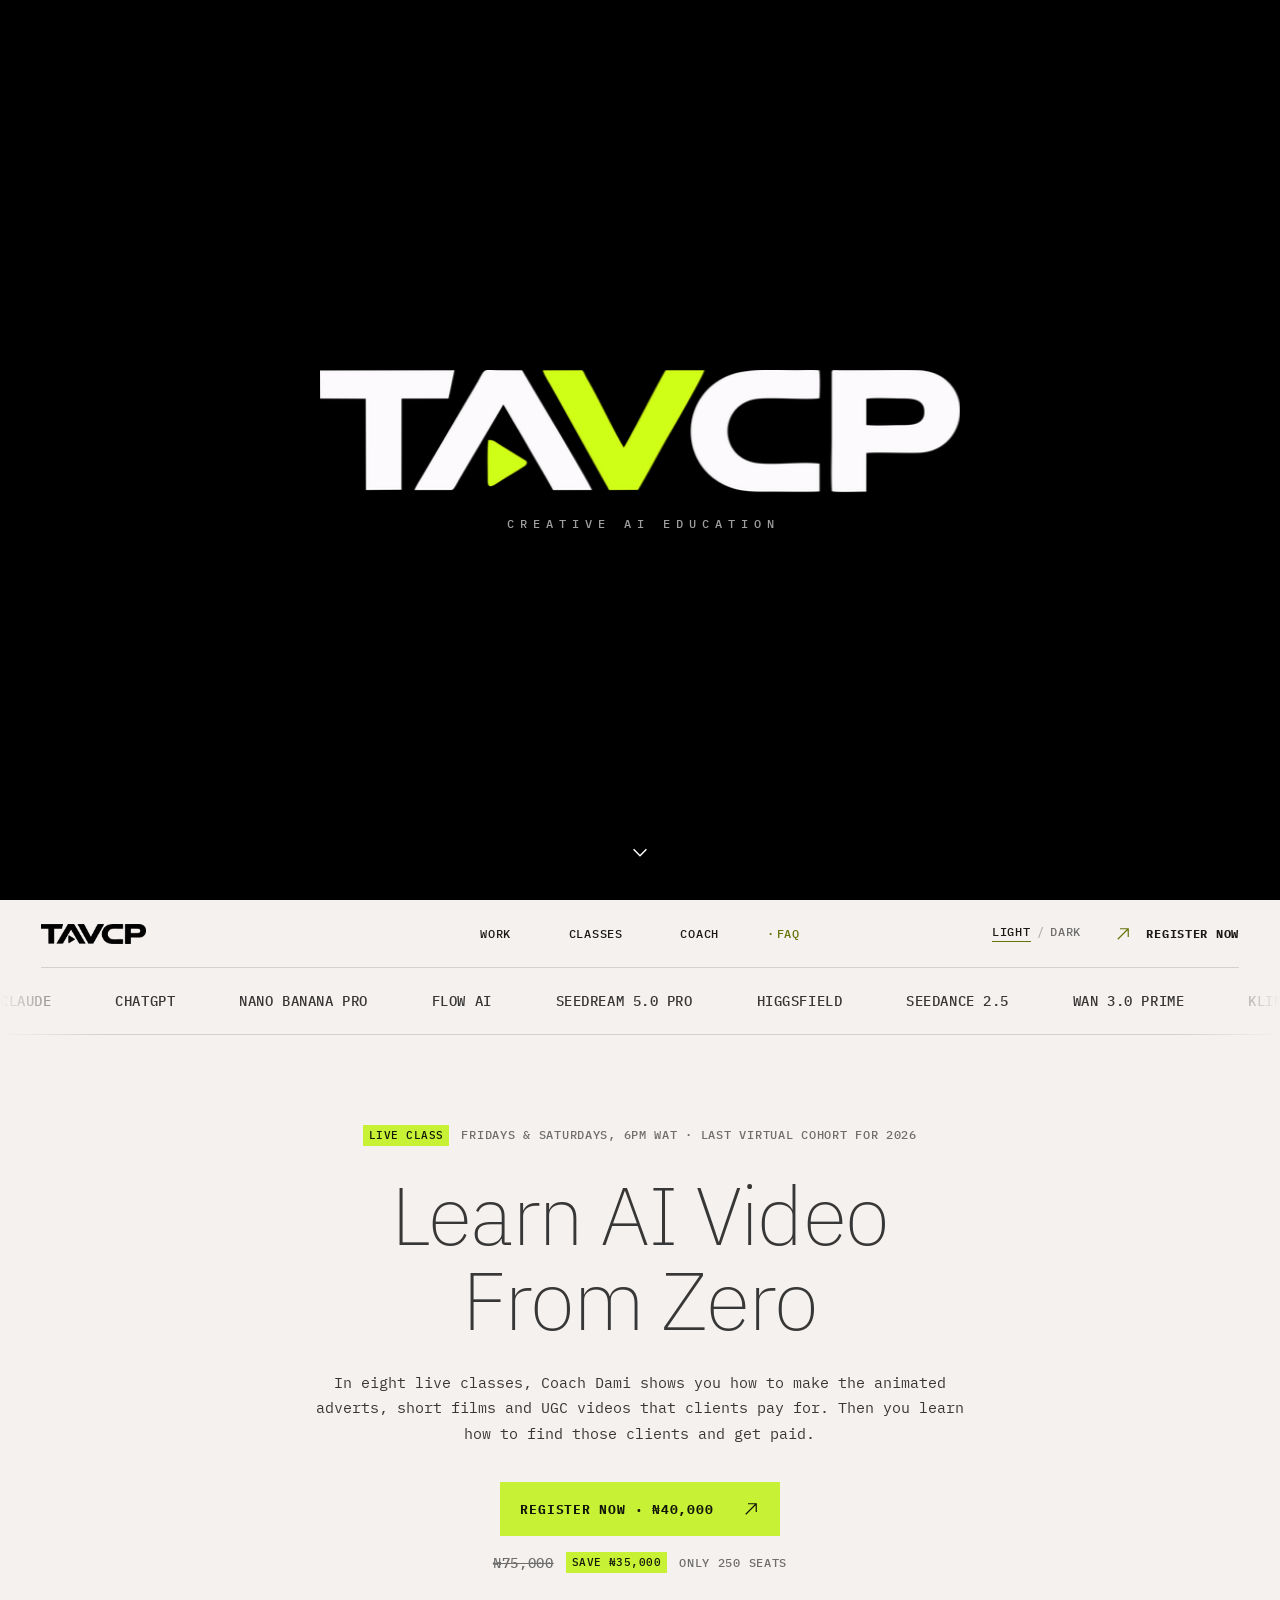
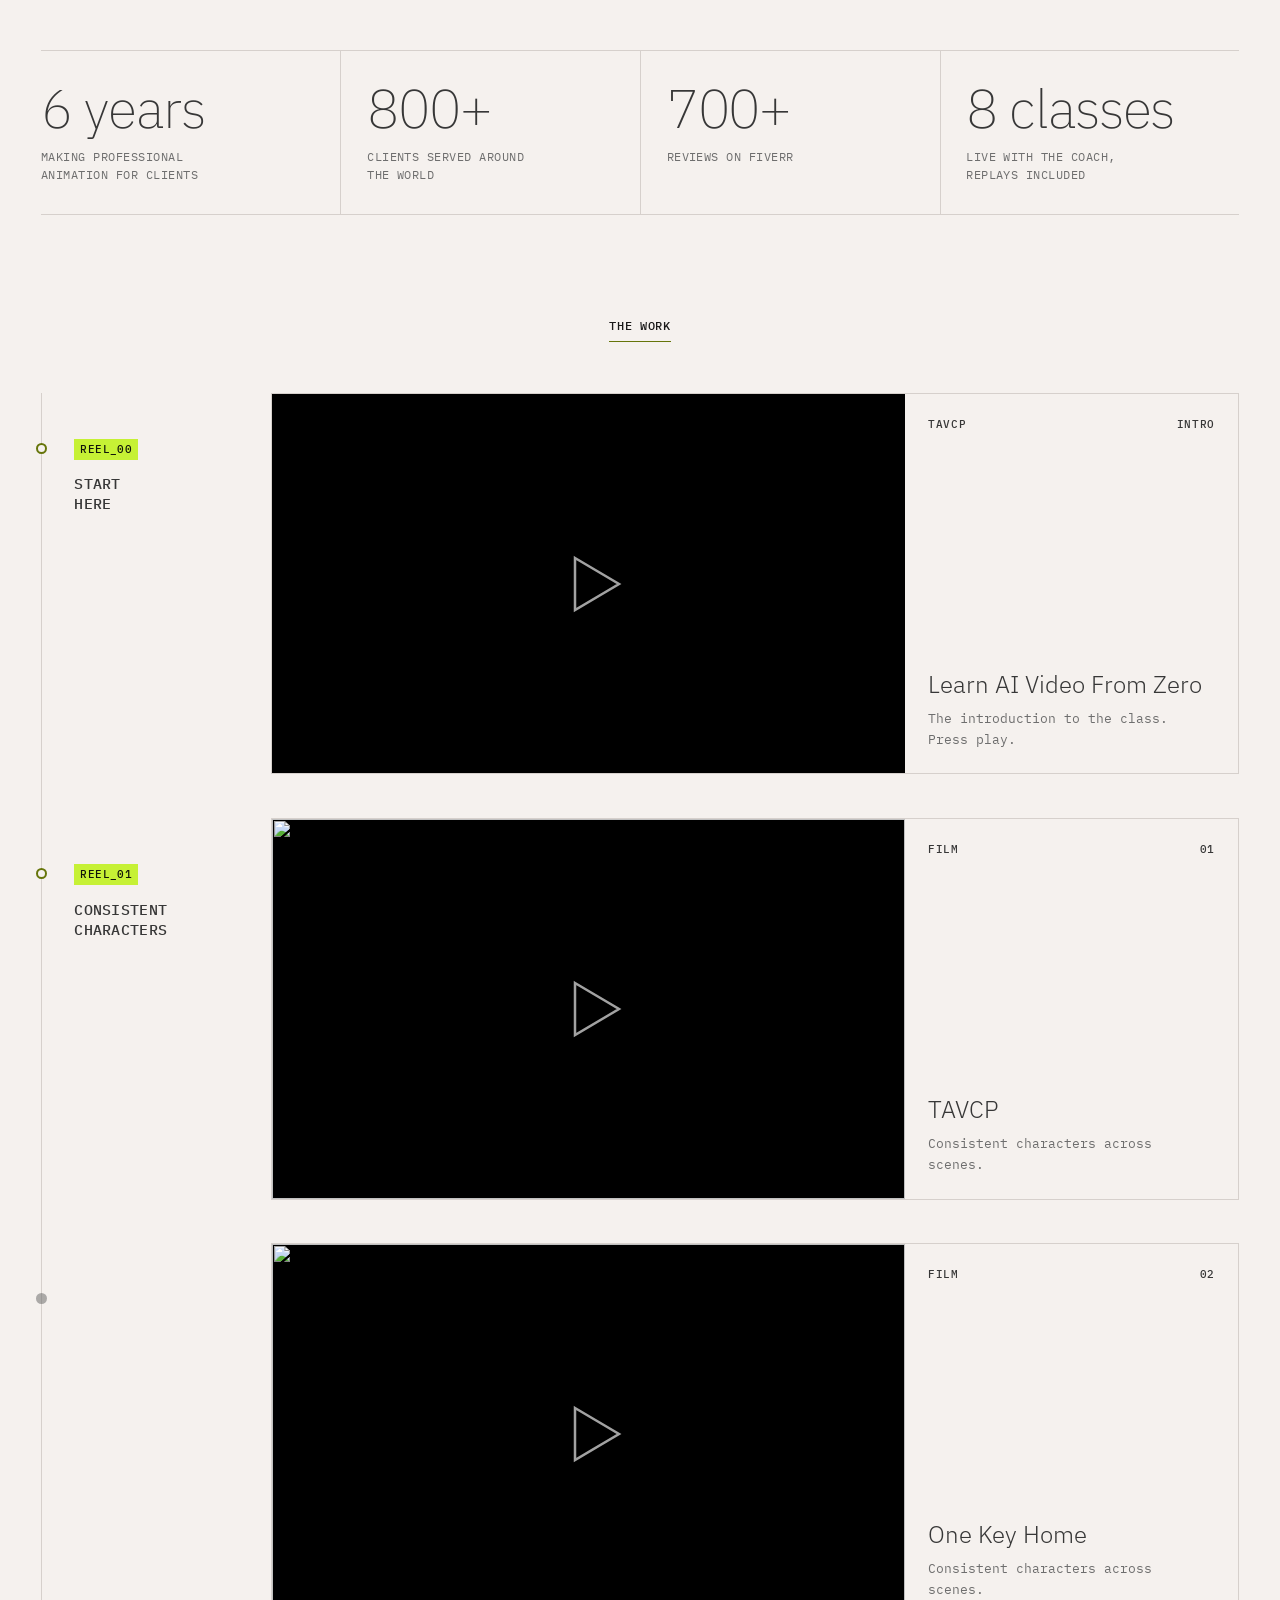
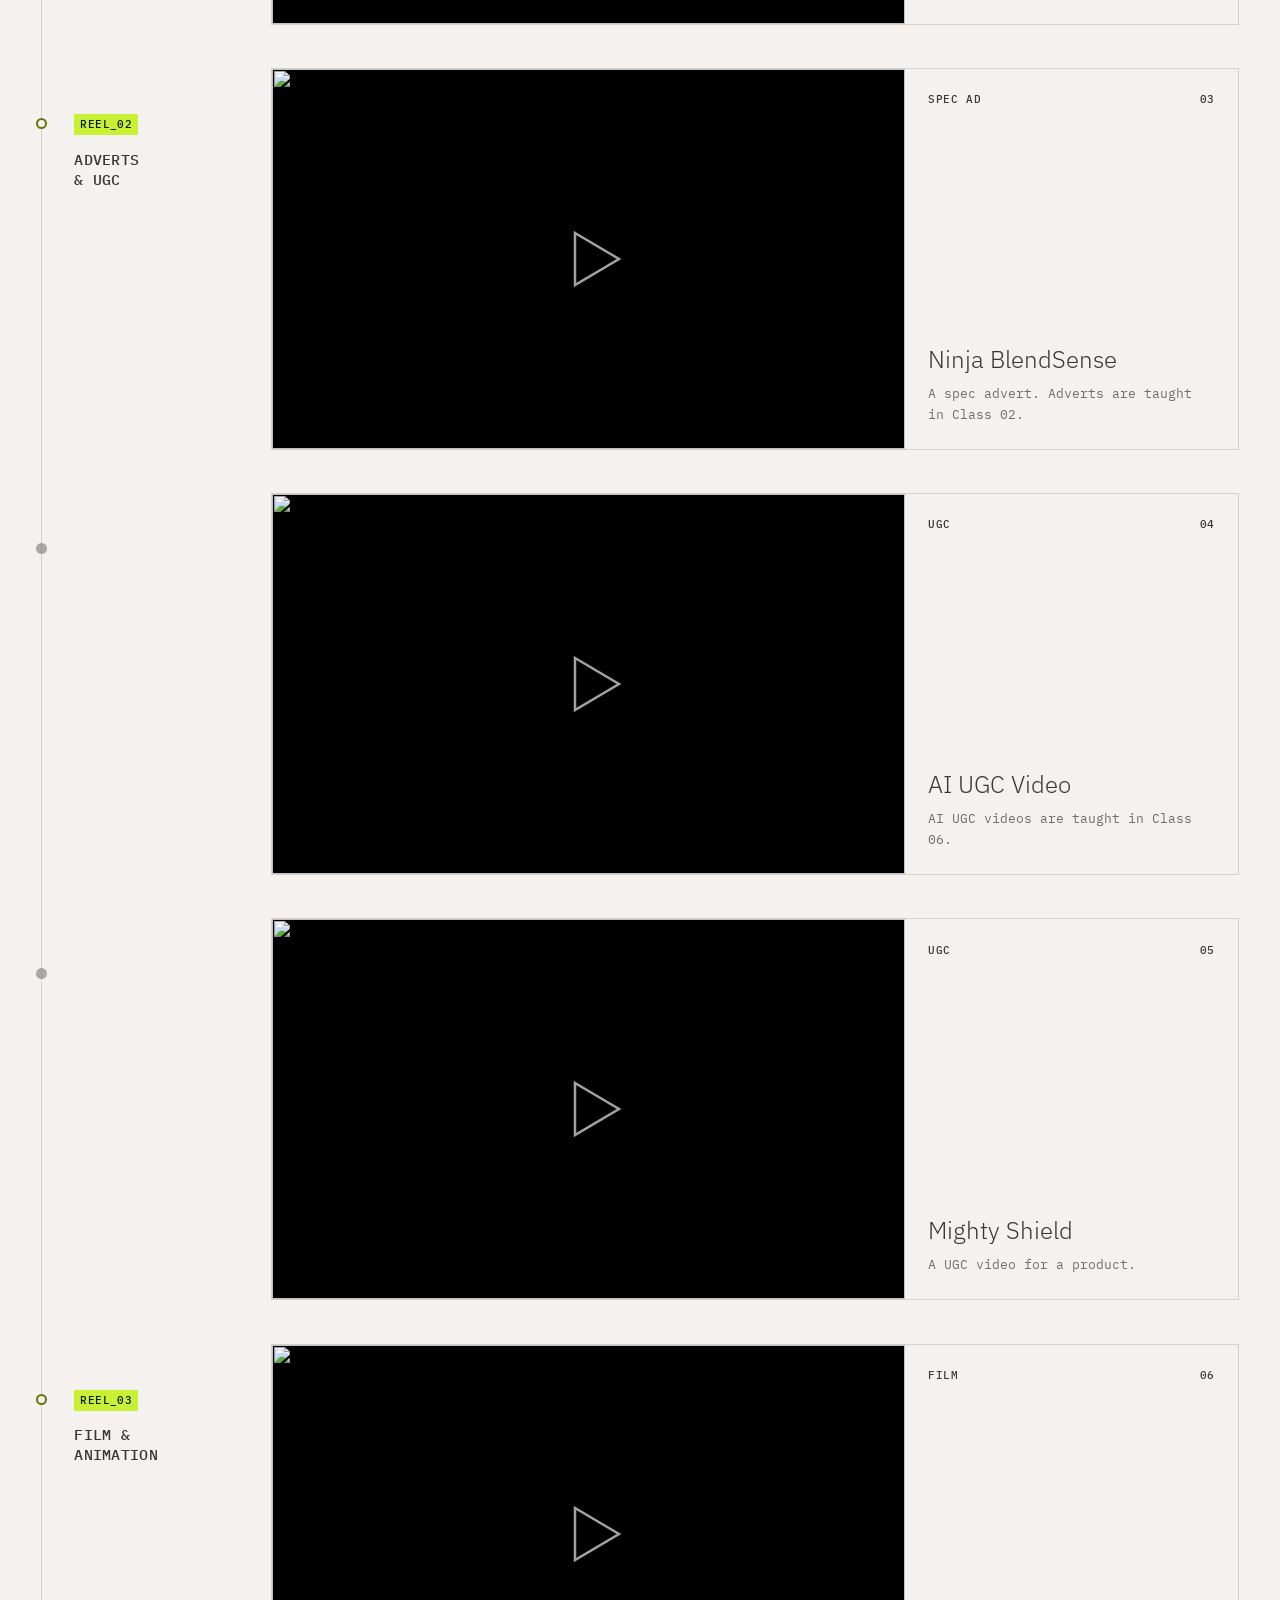
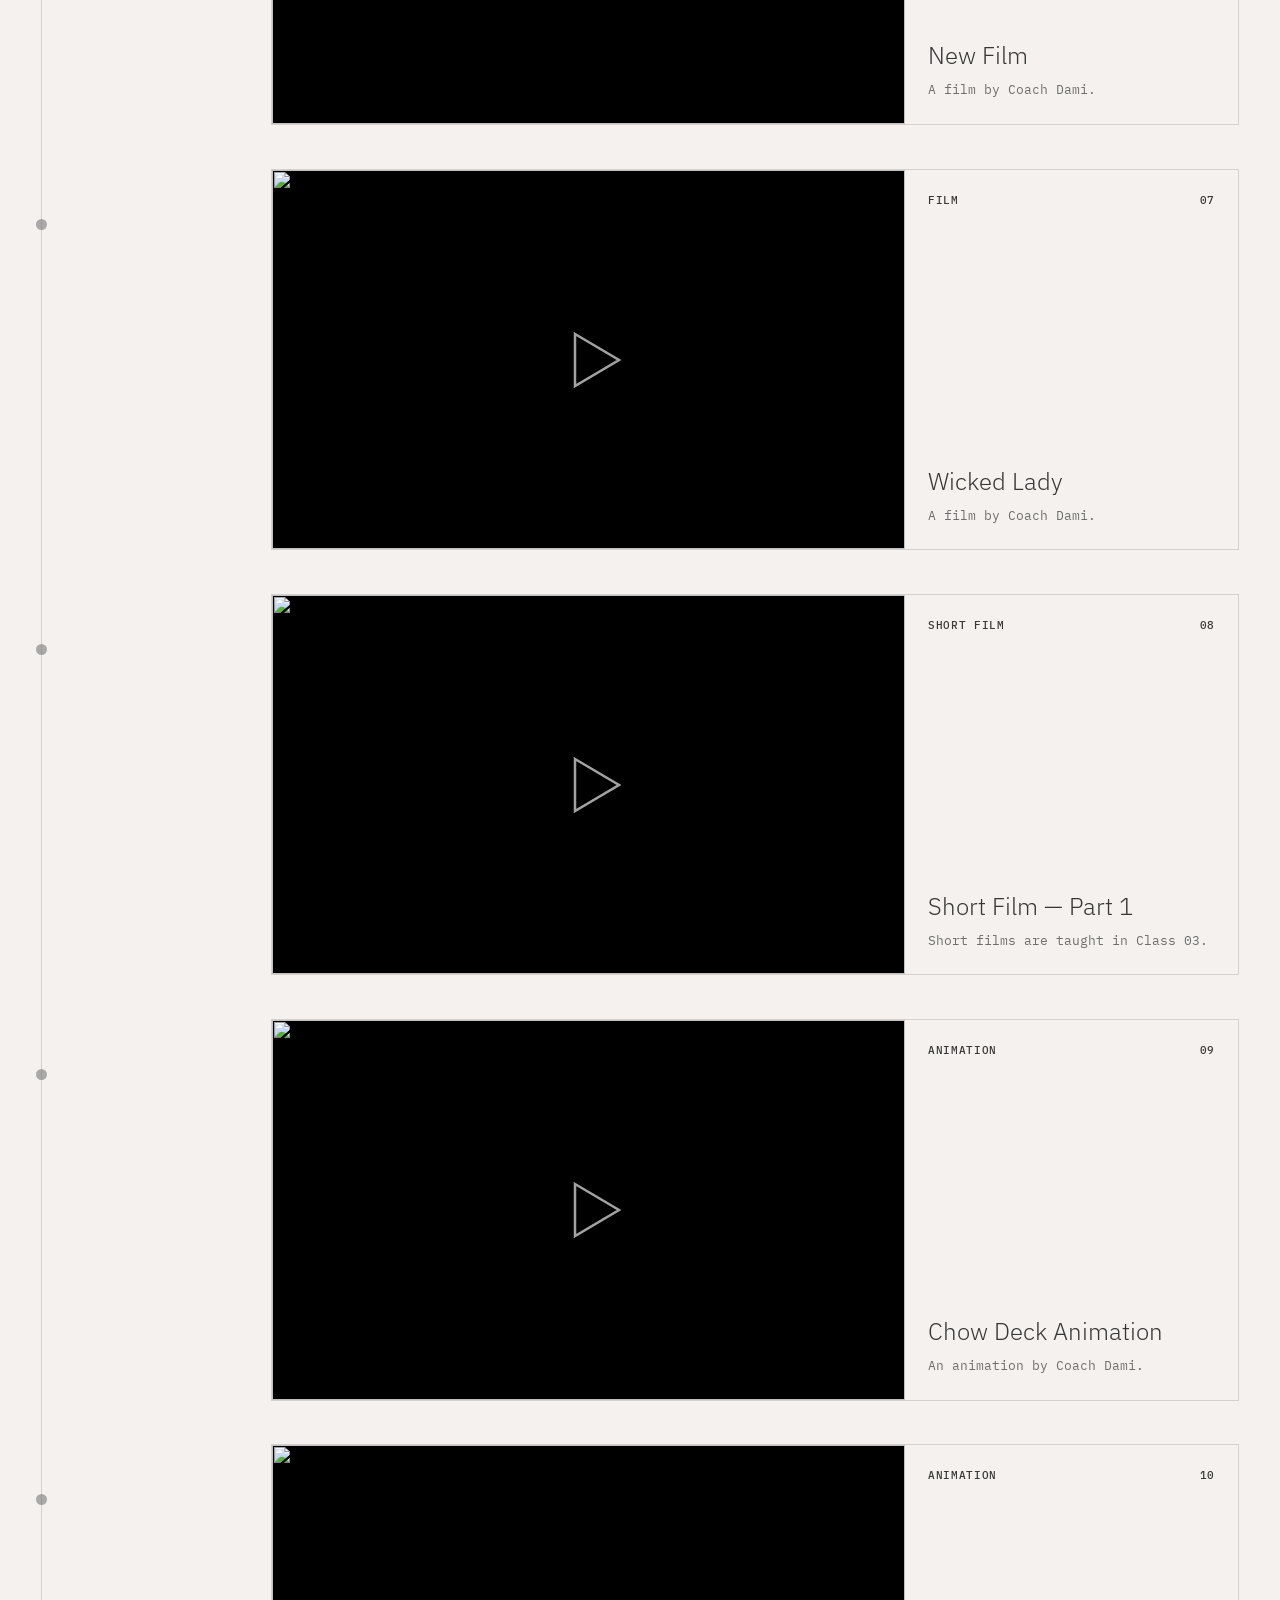
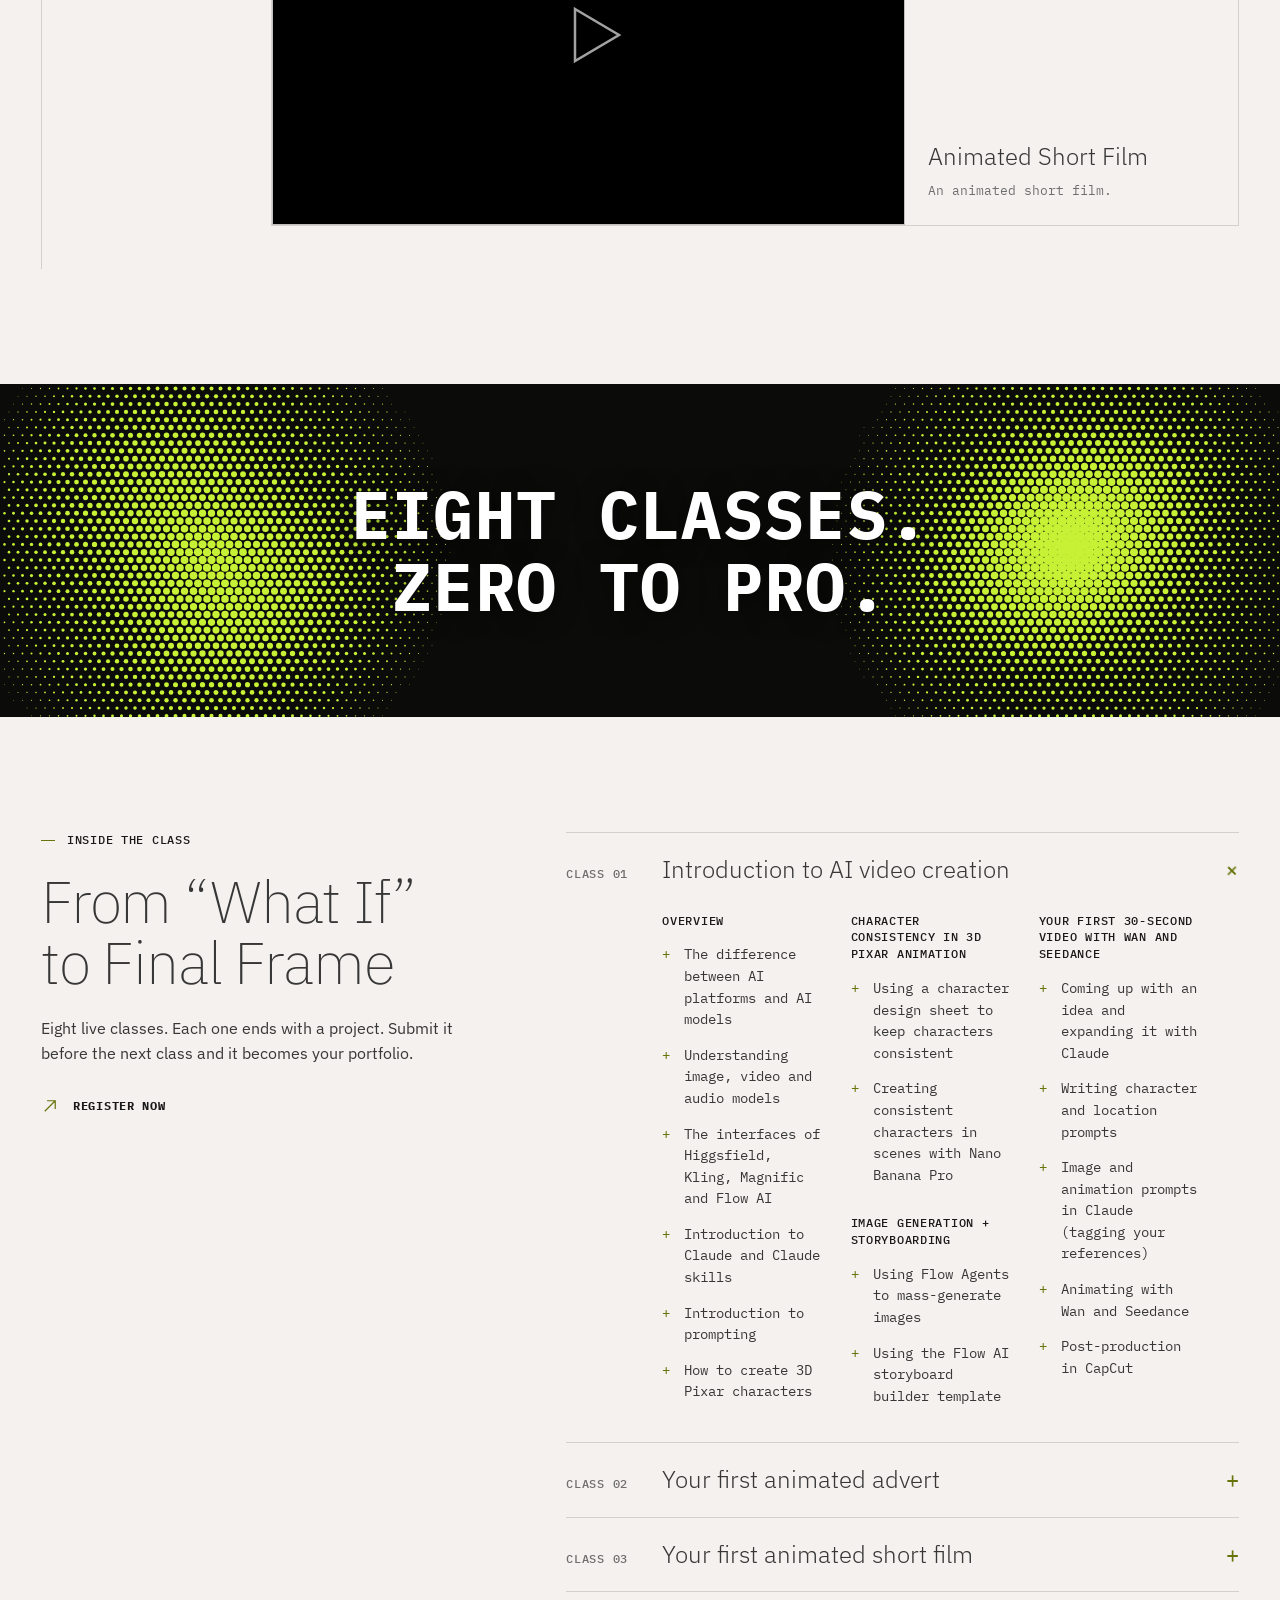
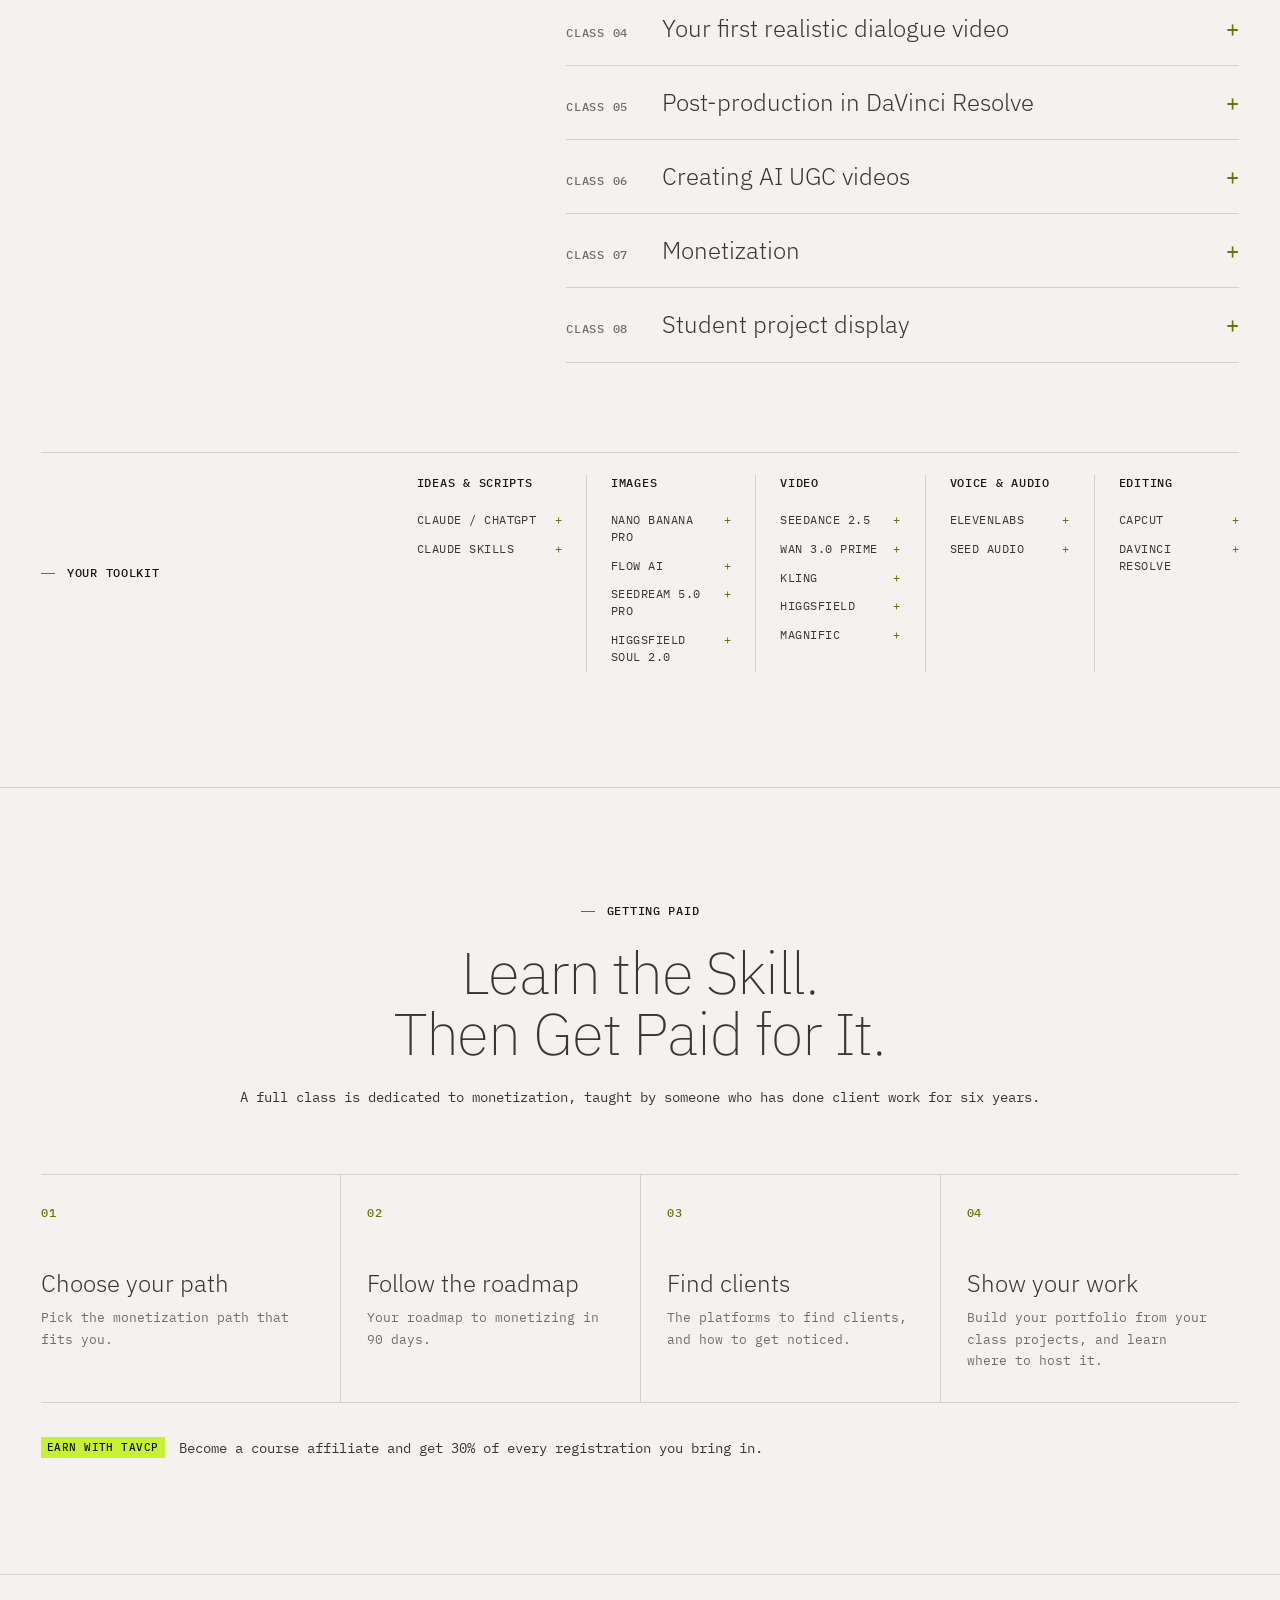
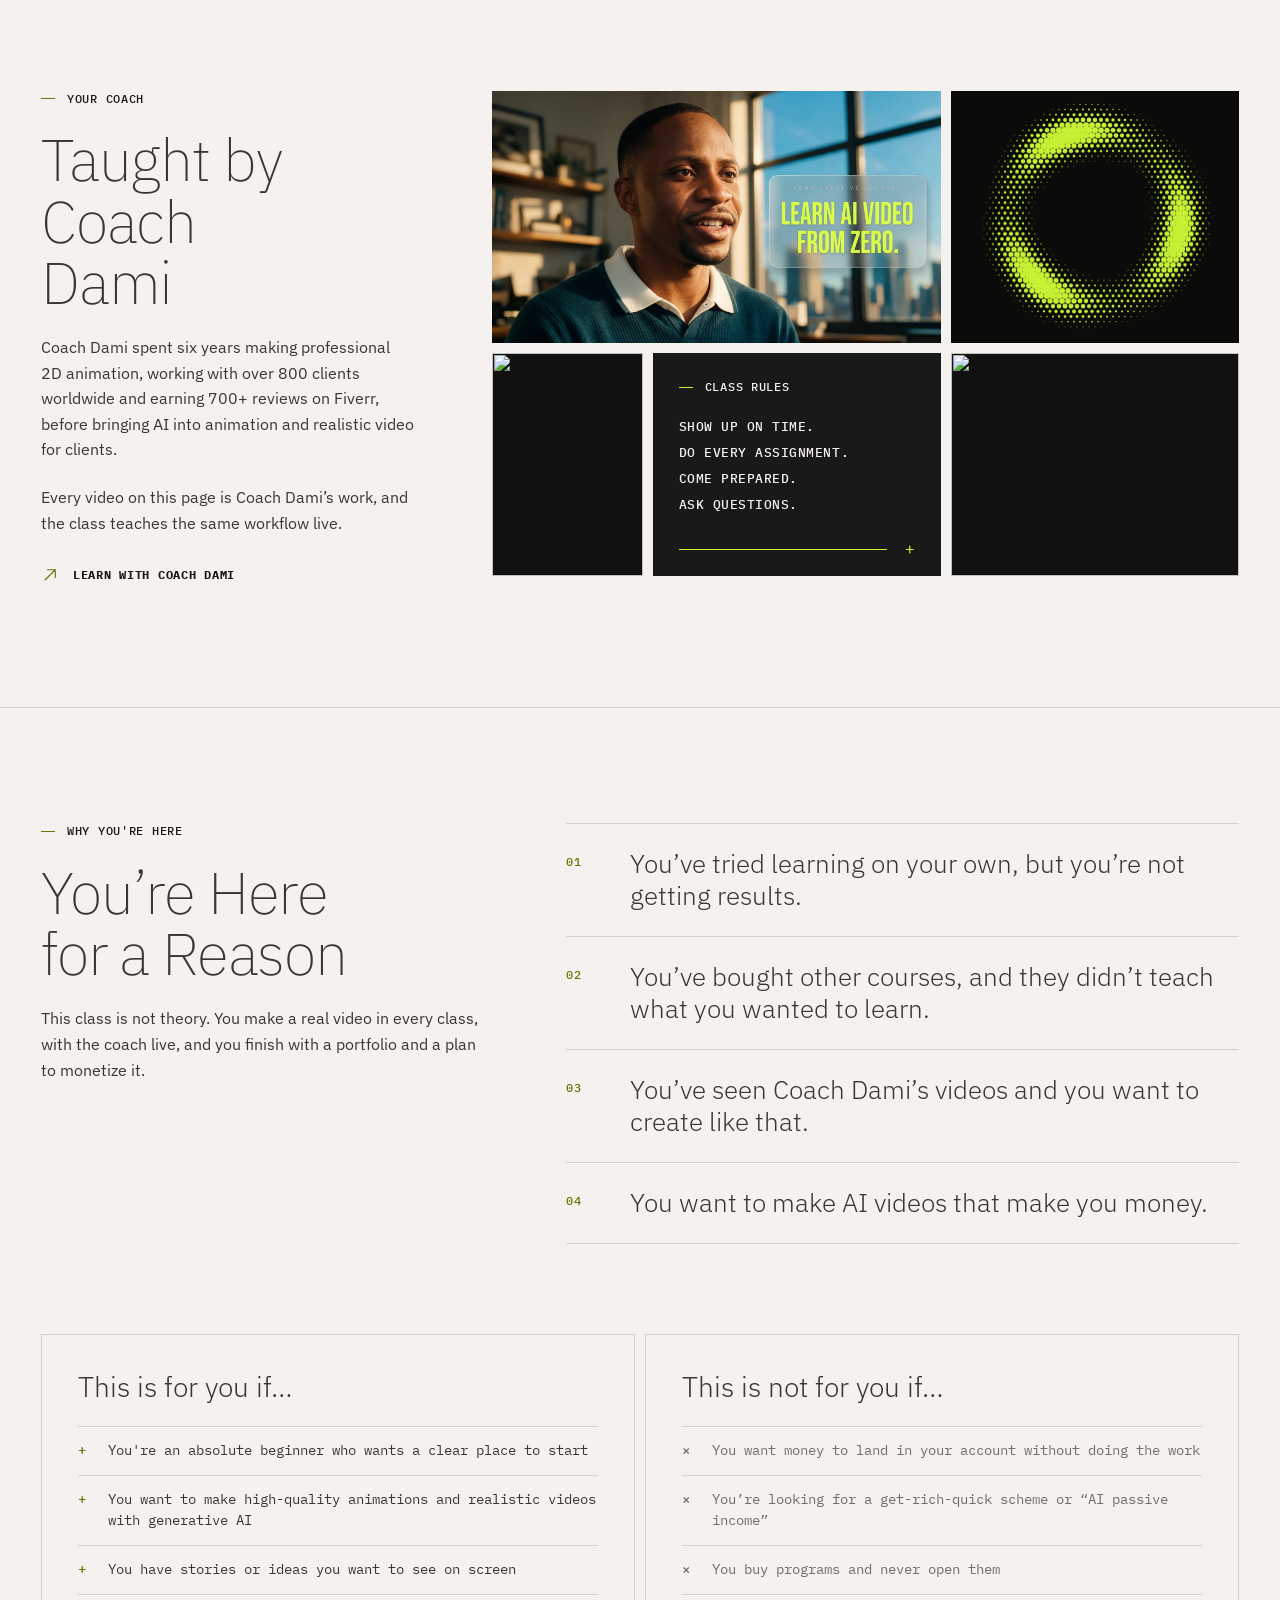
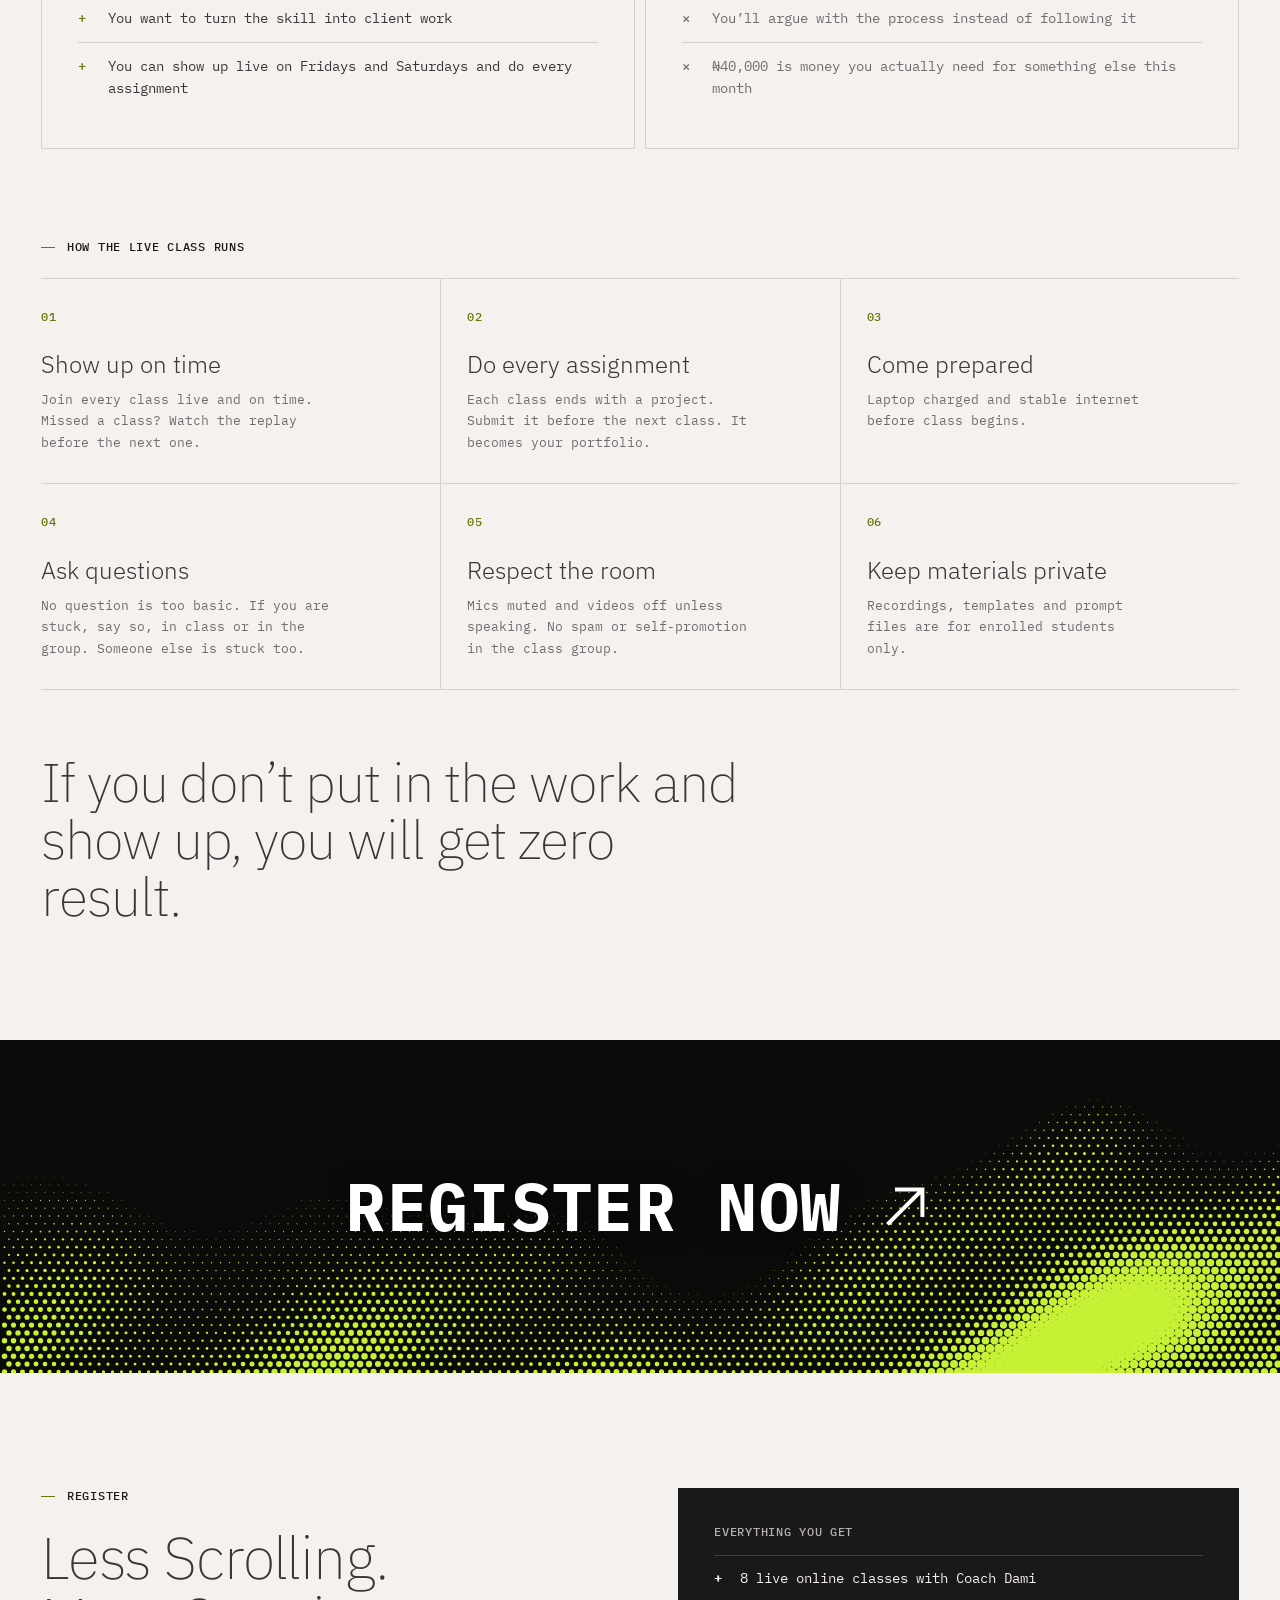
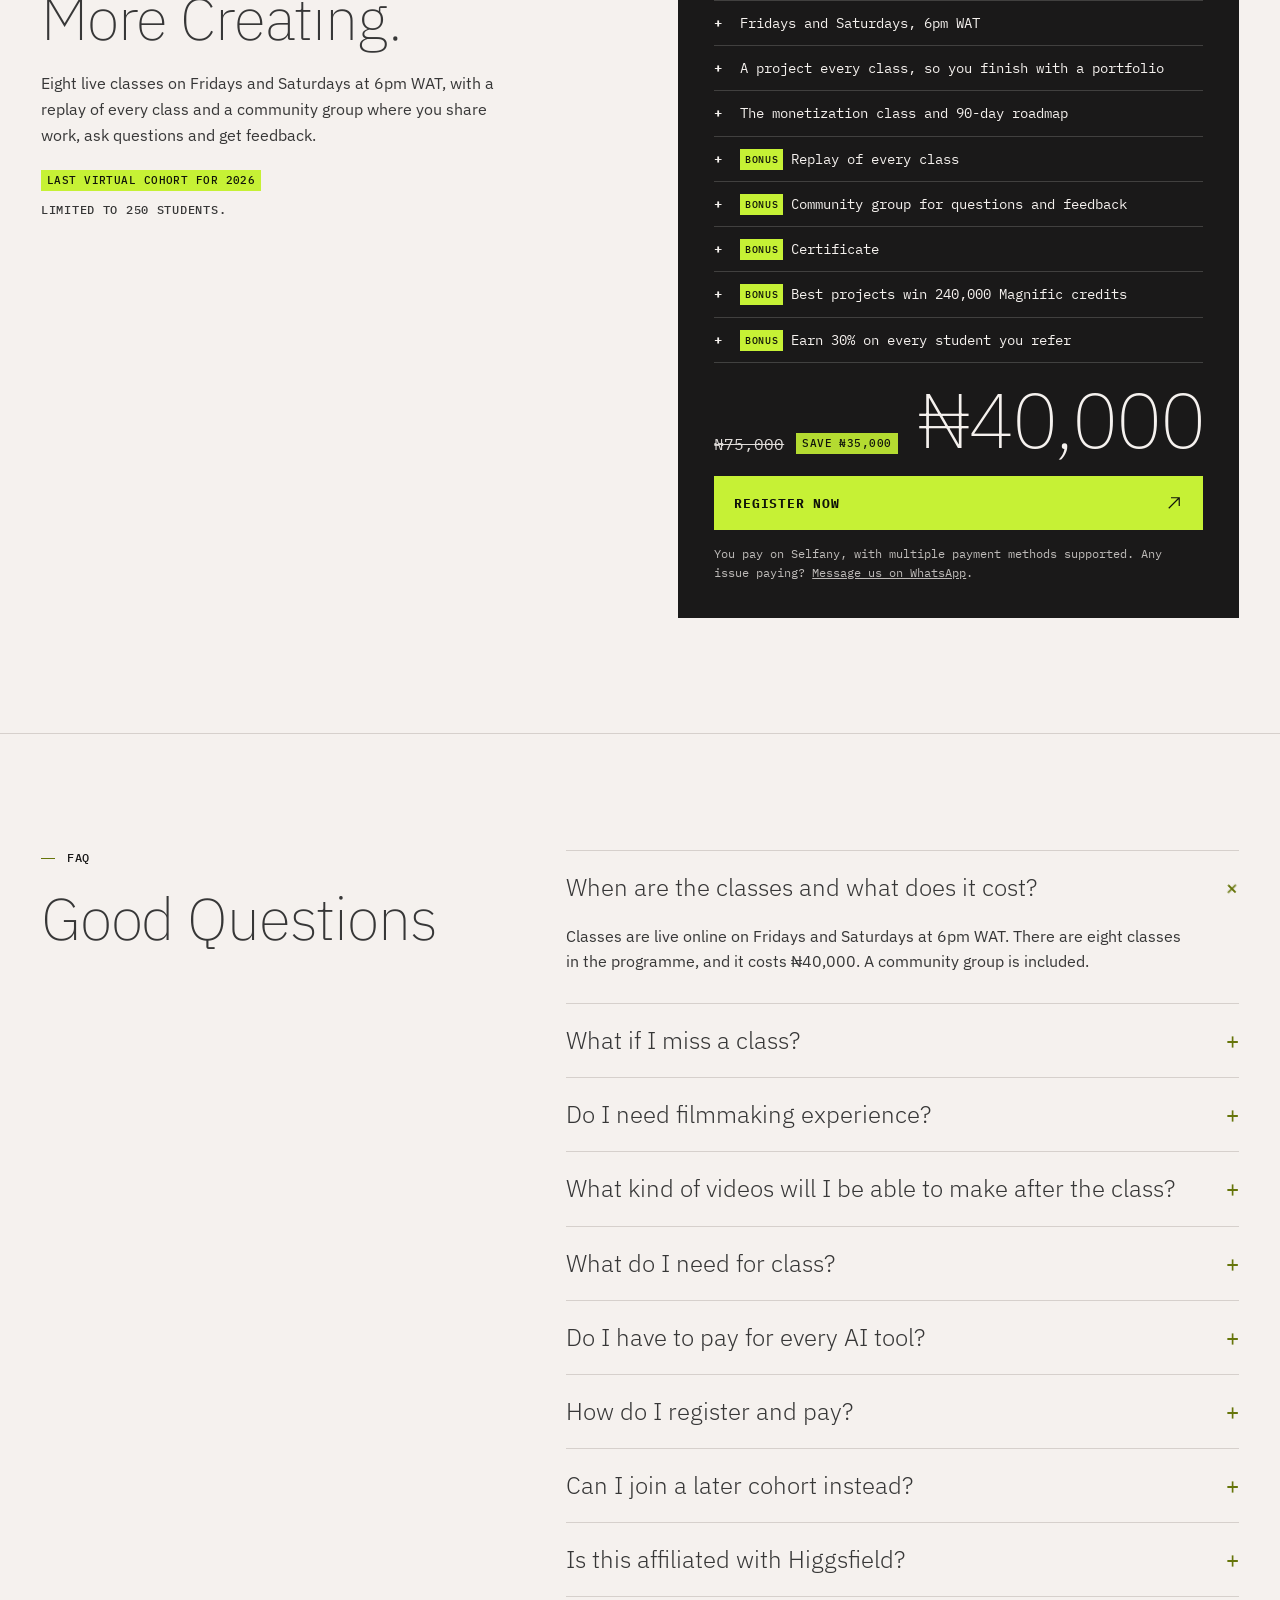
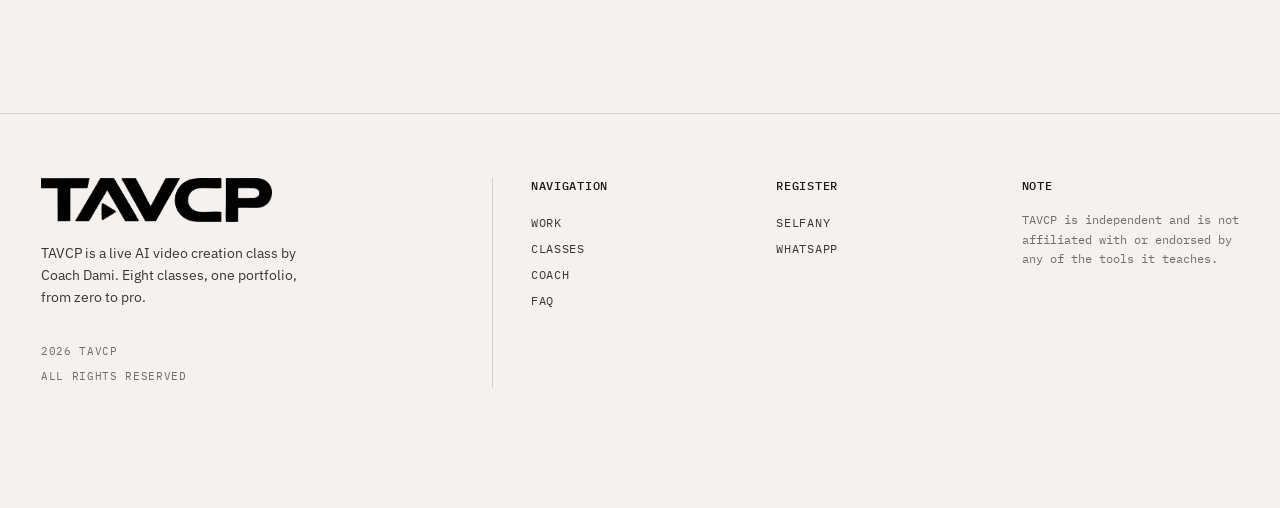
==== commit 1b95edd5: "Host logo, cover and intro video in the repo The page loaded these from the old tavcpai.com deployme" ====
--- a/index.html
+++ b/index.html
@@ -26,7 +26,7 @@
   })();
 </script>
 
-<link rel="icon" href="https://www.tavcpai.com/assets/tavcp-logo.png">
+<link rel="icon" href="assets/tavcp-logo.png">
 <link rel="preconnect" href="https://fonts.googleapis.com">
 <link rel="preconnect" href="https://fonts.gstatic.com" crossorigin>
 <link href="https://fonts.googleapis.com/css2?family=IBM+Plex+Mono:wght@400;500;700&family=IBM+Plex+Sans:wght@200;300;400;500&display=swap" rel="stylesheet">
@@ -56,7 +56,7 @@
 <!-- INTRO -->
 <section class="intro" id="top" aria-label="TAVCP">
   <div class="intro__stage" id="introStage">
-    <img class="intro__logo" src="https://www.tavcpai.com/assets/tavcp-logo.png" alt="TAVCP">
+    <img class="intro__logo" src="assets/tavcp-logo.png" alt="TAVCP">
     <p class="intro__tag">Creative AI Education</p>
   </div>
   <a class="intro__down" href="#main" aria-label="Scroll to the page">
@@ -68,7 +68,7 @@
 
 <header class="nav">
   <div class="nav__in">
-    <a class="nav__logo" href="#top" aria-label="TAVCP, back to top"><img src="https://www.tavcpai.com/assets/tavcp-logo.png" alt="TAVCP"></a>
+    <a class="nav__logo" href="#top" aria-label="TAVCP, back to top"><img src="assets/tavcp-logo.png" alt="TAVCP"></a>
     <nav class="nav__links" aria-label="Primary">
       <a href="#work">Work</a>
       <a href="#classes">Classes</a>
@@ -122,8 +122,8 @@
     <div class="tl">
       <div class="tl__row tl__row--start">
         <div class="tl__rail"><span class="tag">Reel_00</span><h3>Start <br>here</h3></div>
-        <button class="card clip" type="button" data-src="https://www.tavcpai.com/assets/tavcp-intro.mp4" data-title="The introduction">
-          <span class="card__media"><video preload="metadata" muted playsinline src="https://www.tavcpai.com/assets/tavcp-intro.mp4#t=0.1"></video><i class="card__play"></i></span>
+        <button class="card clip" type="button" data-src="assets/tavcp-intro.mp4" data-title="The introduction">
+          <span class="card__media"><video preload="metadata" muted playsinline src="assets/tavcp-intro.mp4#t=0.1"></video><i class="card__play"></i></span>
           <span class="card__info"><span class="card__top"><span>TAVCP</span><span>Intro</span></span><span class="card__bot"><b>Learn AI Video From Zero</b><span>The introduction to the class. Press play.</span></span></span>
         </button>
       </div>
@@ -368,7 +368,7 @@
       <a class="arrow-link" href="https://selfany.com/TAVCP" target="_blank" rel="noopener"><svg><use href="#arr"/></svg>Learn with Coach Dami</a>
     </div>
     <div class="mosaic">
-      <div class="mosaic__a"><img loading="lazy" src="https://www.tavcpai.com/assets/course-cover.webp" alt="Coach Dami, creator of Learn AI Video From Zero"></div>
+      <div class="mosaic__a"><img loading="lazy" src="assets/course-cover.webp" alt="Coach Dami, creator of Learn AI Video From Zero"></div>
       <div class="mosaic__b"><canvas data-halftone="ring"></canvas></div>
       <div class="mosaic__c"><img loading="lazy" referrerpolicy="no-referrer" alt="" src="https://drive.google.com/thumbnail?id=12Tg6SRJaJWL9SwaDLwF8fupOjcyDuGxk&sz=w800"></div>
       <div class="mosaic__d">
@@ -533,7 +533,7 @@
 <footer class="foot">
   <div class="wrap foot__in">
     <div class="foot__brand">
-      <img src="https://www.tavcpai.com/assets/tavcp-logo.png" alt="TAVCP" loading="lazy">
+      <img src="assets/tavcp-logo.png" alt="TAVCP" loading="lazy">
       <p>TAVCP is a live AI video creation class by Coach Dami. Eight classes, one portfolio, from zero to pro.</p>
       <small>2026 TAVCP<br>All rights reserved</small>
     </div>
